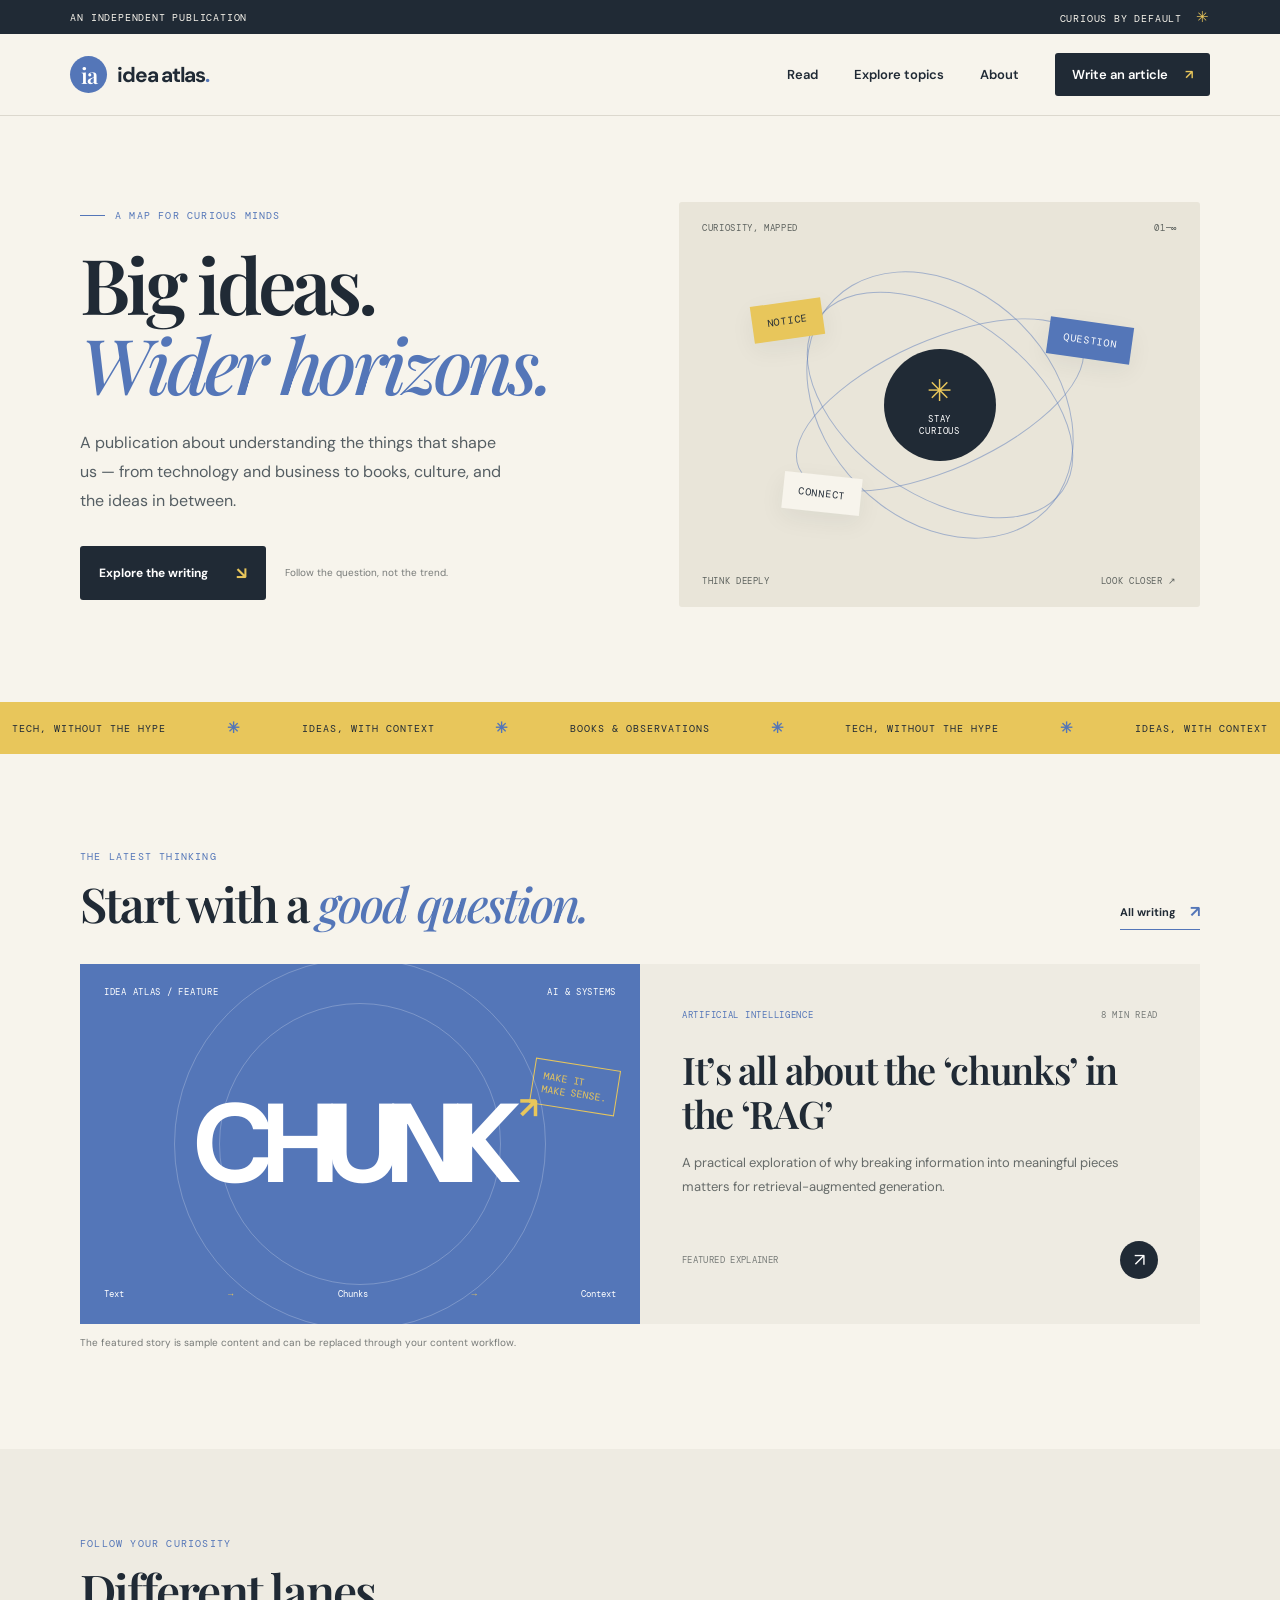
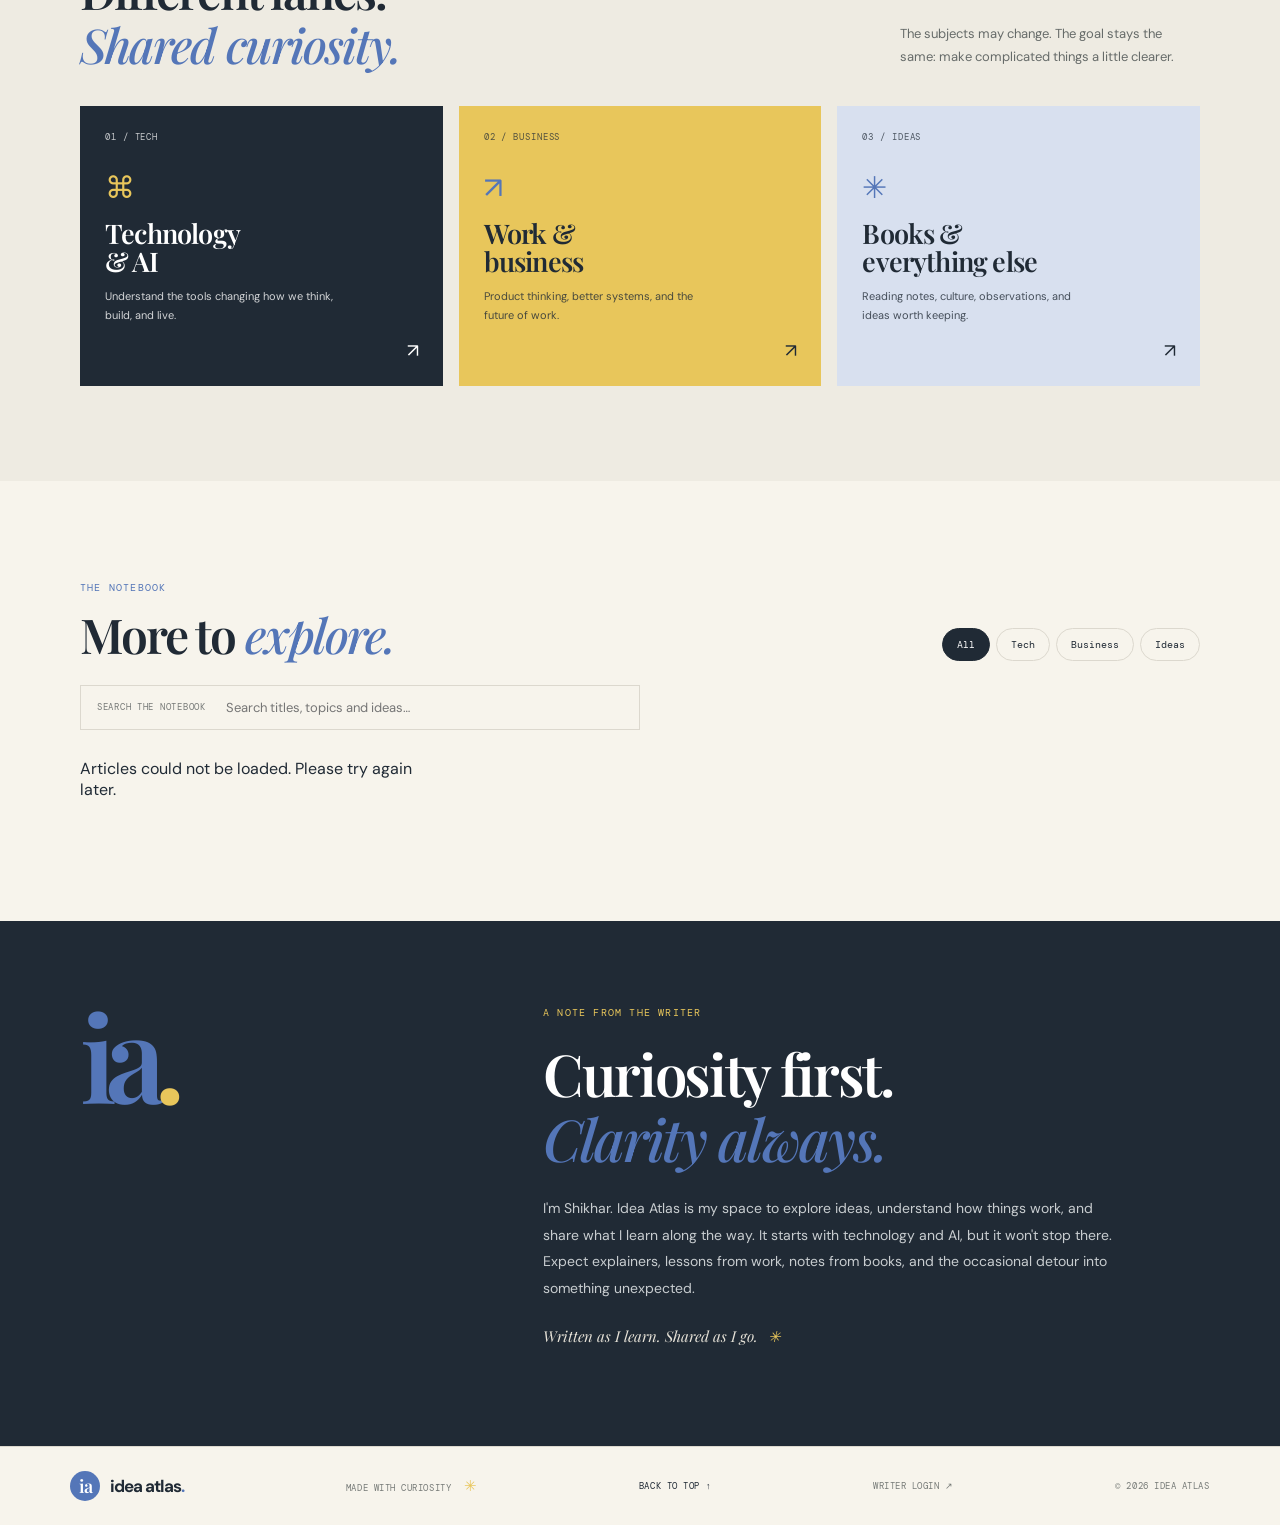
==== index.html @ 4a45b332 "Add files via upload" ====
<!doctype html>
<html lang="en">
<head>
<meta charset="utf-8"><meta name="viewport" content="width=device-width, initial-scale=1">
<meta name="theme-color" content="#f7f4ec"><meta name="description" content="A curious publication exploring technology, business, books, and ideas worth understanding.">
<meta property="og:title" content="Idea Atlas — A map for curious minds"><meta property="og:description" content="Big ideas, explored with clarity.">
<title>Idea Atlas — A map for curious minds</title>
<link rel="preconnect" href="https://fonts.googleapis.com"><link rel="preconnect" href="https://fonts.gstatic.com" crossorigin>
<link href="https://fonts.googleapis.com/css2?family=DM+Mono:wght@400;500&family=DM+Sans:wght@400;500;600;700&family=Playfair+Display:wght@500;600;700&display=swap" rel="stylesheet">
<link rel="stylesheet" href="styles.css">
</head><body>
<div class="topline"><span>AN INDEPENDENT PUBLICATION</span><span class="topline-right">CURIOUS BY DEFAULT <span class="spark">✳</span></span></div>
<header class="site-header"><a class="brand" href="index.html" aria-label="Idea Atlas home"><span class="brand-mark">ia</span><span>idea atlas<span class="brand-dot">.</span></span></a><button class="menu-toggle" aria-label="Toggle navigation" aria-expanded="false">☰</button><nav class="nav-links" aria-label="Main navigation"><a href="#latest">Read</a><a href="#topics">Explore topics</a><a href="#about">About</a><a class="nav-cta" href="https://pagescms.org/" target="_blank" rel="noreferrer">Write an article <span>↗</span></a></nav></header>
<main id="home">
<section class="hero wrap"><div class="hero-copy"><p class="eyebrow"><span class="eyebrow-line"></span> A MAP FOR CURIOUS MINDS</p><h1>Big ideas.<br><em>Wider horizons.</em></h1><p class="hero-intro">A publication about understanding the things that shape us — from technology and business to books, culture, and the ideas in between.</p><div class="hero-actions"><a class="button button-dark" href="#latest">Explore the writing <span>↘</span></a><span class="read-note">Follow the question, not the trend.</span></div></div>
<div class="hero-art" aria-label="Abstract map of connected ideas"><div class="art-label label-top">CURIOSITY, MAPPED <span>01—∞</span></div><div class="orbit orbit-one"></div><div class="orbit orbit-two"></div><div class="orbit orbit-three"></div><div class="chunk chunk-a">NOTICE</div><div class="chunk chunk-b">QUESTION</div><div class="chunk chunk-c">CONNECT</div><div class="art-center"><span>✳</span><small>STAY<br>CURIOUS</small></div><div class="art-label label-bottom"><span>THINK DEEPLY</span><span>LOOK CLOSER ↗</span></div></div></section>
<div class="ticker"><div class="ticker-track"><span>TECH, WITHOUT THE HYPE</span><b>✳</b><span>IDEAS, WITH CONTEXT</span><b>✳</b><span>BOOKS & OBSERVATIONS</span><b>✳</b><span>TECH, WITHOUT THE HYPE</span><b>✳</b><span>IDEAS, WITH CONTEXT</span></div></div>
<section class="featured wrap" id="latest"><div class="section-heading"><div><p class="eyebrow">THE LATEST THINKING</p><h2>Start with a <em>good question.</em></h2></div><a class="text-link" href="#all-articles">All writing <span>↗</span></a></div><article class="feature-card" id="featured-card"><div class="feature-visual"><div class="visual-top"><span>IDEA ATLAS / FEATURE</span><span>AI & SYSTEMS</span></div><div class="stack-word">CHUNK<span>↗</span></div><div class="stack-bottom"><span>Text</span><i>→</i><span>Chunks</span><i>→</i><span>Context</span></div><div class="visual-stamp">MAKE IT<br>MAKE SENSE.</div></div><div class="feature-content"><div class="meta"><span class="tag">ARTIFICIAL INTELLIGENCE</span><span>8 MIN READ</span></div><h3>It’s all about the ‘chunks’ in the ‘RAG’</h3><p>A practical exploration of why breaking information into meaningful pieces matters for retrieval-augmented generation.</p><div class="feature-footer"><span class="date">FEATURED EXPLAINER</span><a class="round-link" href="article.html?slug=rag-chunking" aria-label="Read featured article">↗</a></div></div></article><p class="prototype-note">The featured story is sample content and can be replaced through your content workflow.</p></section>
<section class="topics-section" id="topics"><div class="wrap"><div class="section-heading"><div><p class="eyebrow">FOLLOW YOUR CURIOSITY</p><h2>Different lanes.<br><em>Shared curiosity.</em></h2></div><p class="section-aside">The subjects may change. The goal stays the same: make complicated things a little clearer.</p></div><div class="topic-grid"><a class="topic-card topic-tech" href="#all-articles" data-topic="Tech"><span class="topic-number">01 / TECH</span><div class="topic-icon">⌘</div><h3>Technology<br>& AI</h3><p>Understand the tools changing how we think, build, and live.</p><span class="topic-arrow">↗</span></a><a class="topic-card topic-work" href="#all-articles" data-topic="Business"><span class="topic-number">02 / BUSINESS</span><div class="topic-icon">↗</div><h3>Work &<br>business</h3><p>Product thinking, better systems, and the future of work.</p><span class="topic-arrow">↗</span></a><a class="topic-card topic-life" href="#all-articles" data-topic="Ideas"><span class="topic-number">03 / IDEAS</span><div class="topic-icon">✳</div><h3>Books &<br>everything else</h3><p>Reading notes, culture, observations, and ideas worth keeping.</p><span class="topic-arrow">↗</span></a></div></div></section>
<section class="all-articles wrap" id="all-articles"><div class="section-heading"><div><p class="eyebrow">THE NOTEBOOK</p><h2>More to <em>explore.</em></h2></div><div class="filters" role="group" aria-label="Filter articles"><button class="filter active" data-filter="All">All</button><button class="filter" data-filter="Tech">Tech</button><button class="filter" data-filter="Business">Business</button><button class="filter" data-filter="Ideas">Ideas</button></div></div><div class="search-wrap"><label for="article-search">SEARCH THE NOTEBOOK</label><input id="article-search" type="search" placeholder="Search titles, topics and ideas…"></div><div class="article-grid" id="article-grid"></div><p class="empty-state" id="empty-state" hidden>No articles match that search yet.</p></section>
<section class="about-section" id="about"><div class="wrap about-inner"><div class="about-mark">ia<span>.</span></div><div><p class="eyebrow">A NOTE FROM THE WRITER</p><h2>Curiosity first.<br><em>Clarity always.</em></h2><p class="about-copy">I'm Shikhar. Idea Atlas is my space to explore ideas, understand how things work, and share what I learn along the way. It starts with technology and AI, but it won't stop there. Expect explainers, lessons from work, notes from books, and the occasional detour into something unexpected.</p><p class="signature">Written as I learn. Shared as I go. <span>✳</span></p></div></div></section>
</main><footer class="site-footer"><a class="brand" href="index.html"><span class="brand-mark">ia</span><span>idea atlas<span class="brand-dot">.</span></span></a><span>MADE WITH CURIOSITY <span class="spark">✳</span></span><a href="#home" class="back-top">BACK TO TOP ↑</a><a class="copyright" href="https://pagescms.org/" target="_blank" rel="noreferrer">WRITER LOGIN ↗</a><span class="copyright">© <span id="year"></span> IDEA ATLAS</span></footer>
<script src="script.js"></script></body></html>
---- styles.css ----
:root{--paper:#f7f4ec;--ink:#202a35;--blue:#5476b8;--yellow:#e8c65b;--muted:#777a78;--line:#dcd8ce;--serif:'Playfair Display',Georgia,serif;--sans:'DM Sans',Arial,sans-serif;--mono:'DM Mono',monospace}*{box-sizing:border-box}html{scroll-behavior:smooth;scroll-padding-top:90px}body{margin:0;background:var(--paper);color:var(--ink);font-family:var(--sans);-webkit-font-smoothing:antialiased}a{color:inherit;text-decoration:none}.topline{height:34px;background:var(--ink);color:#f7f4ec;display:flex;align-items:center;justify-content:space-between;padding:0 5.5%;font:10px var(--mono);letter-spacing:.08em}.spark{color:var(--yellow);font-size:15px;margin-left:7px}.site-header{height:82px;padding:0 5.5%;display:flex;align-items:center;justify-content:space-between;border-bottom:1px solid var(--line);position:sticky;top:0;z-index:10;background:rgba(247,244,236,.94);backdrop-filter:blur(14px)}.brand{display:flex;align-items:center;gap:10px;font-weight:700;font-size:21px;letter-spacing:-.06em}.brand-mark{display:grid;place-items:center;width:37px;height:37px;background:var(--blue);color:white;border-radius:50%;font:600 22px var(--serif);letter-spacing:-.06em}.brand-dot{color:var(--blue)}.nav-links{display:flex;align-items:center;gap:36px;font-size:13px;font-weight:600}.nav-links>a:not(.nav-cta){transition:color .2s}.nav-links>a:hover{color:var(--blue)}.nav-cta{background:var(--ink);color:white;padding:13px 17px;border-radius:3px}.nav-cta span{margin-left:14px;color:var(--yellow)}.menu-toggle{display:none;border:0;background:none;font-size:22px;color:var(--ink)}.wrap{width:min(1120px,89%);margin-inline:auto}.hero{display:grid;grid-template-columns:1fr 1fr;gap:7%;align-items:center;padding-top:86px;padding-bottom:95px}.eyebrow{font:10px var(--mono);letter-spacing:.12em;color:var(--blue);margin:0 0 22px;display:flex;align-items:center;gap:10px}.eyebrow-line{width:25px;height:1px;background:var(--blue)}h1,h2,h3,p{margin-top:0}h1{font:600 clamp(48px,6vw,78px)/1.04 var(--serif);letter-spacing:-.055em;margin-bottom:25px}h1 em,h2 em{font-weight:500;color:var(--blue)}.hero-intro{font-size:16px;line-height:1.8;color:#555e63;max-width:430px;margin-bottom:30px}.hero-actions{display:flex;align-items:center;gap:19px;flex-wrap:wrap}.button{display:inline-flex;align-items:center;gap:28px;padding:16px 19px;font-size:12px;font-weight:700;border-radius:3px}.button-dark{background:var(--ink);color:white}.button span{color:var(--yellow);font-size:17px}.read-note{font-size:10px;color:var(--muted)}.hero-art{height:405px;background:#e9e5d9;position:relative;overflow:hidden;border-radius:3px}.art-label{position:absolute;left:23px;right:23px;display:flex;justify-content:space-between;font:9px var(--mono);letter-spacing:.07em;color:#5d625e}.label-top{top:20px}.label-bottom{bottom:20px}.orbit{position:absolute;border:1px solid rgba(84,118,184,.48);border-radius:50%;left:50%;top:50%;transform:translate(-50%,-50%) rotate(-24deg)}.orbit-one{width:310px;height:130px}.orbit-two{width:300px;height:230px;transform:translate(-50%,-50%) rotate(45deg)}.orbit-three{width:180px;height:300px;transform:translate(-50%,-50%) rotate(-55deg)}.chunk{position:absolute;padding:12px 15px;font:10px var(--mono);letter-spacing:.08em;box-shadow:0 8px 24px #202a3510}.chunk-a{top:100px;left:14%;background:var(--yellow);transform:rotate(-8deg)}.chunk-b{top:120px;right:13%;background:var(--blue);color:white;transform:rotate(8deg)}.chunk-c{bottom:95px;left:20%;background:var(--paper);transform:rotate(6deg)}.art-center{position:absolute;top:50%;left:50%;transform:translate(-50%,-50%);width:112px;height:112px;background:var(--ink);color:white;border-radius:50%;display:flex;align-items:center;justify-content:center;flex-direction:column;gap:4px}.art-center span{font-size:30px;color:var(--yellow)}.art-center small{font:9px/1.3 var(--mono);text-align:center;letter-spacing:.1em}.ticker{overflow:hidden;background:var(--yellow);padding:16px 0;white-space:nowrap}.ticker-track{display:flex;align-items:center;justify-content:space-around;gap:36px;min-width:900px;font:10px var(--mono);letter-spacing:.1em}.ticker b{font-size:15px;color:var(--blue)}.featured{padding-top:96px;padding-bottom:100px}.section-heading{display:flex;align-items:flex-end;justify-content:space-between;gap:25px;margin-bottom:34px}.section-heading .eyebrow{margin-bottom:13px}h2{font:600 clamp(33px,4vw,48px)/1.13 var(--serif);letter-spacing:-.04em;margin-bottom:0}.text-link{display:inline-flex;align-items:center;gap:14px;font-size:11px;font-weight:700;border-bottom:1px solid var(--blue);padding-bottom:7px}.text-link span{color:var(--blue);font-size:16px}.feature-card{display:grid;grid-template-columns:1fr 1fr;background:#eeebe2;min-height:360px}.feature-visual{min-height:360px;background:var(--blue);position:relative;overflow:hidden;color:white;padding:24px;display:flex;align-items:center;justify-content:center}.visual-top{position:absolute;top:22px;left:24px;right:24px;display:flex;justify-content:space-between;font:9px var(--mono);letter-spacing:.08em}.stack-word{font:700 clamp(65px,9vw,112px)/.9 var(--sans);letter-spacing:-.1em;position:relative;z-index:1}.stack-word span{font-size:30px;color:var(--yellow);vertical-align:top;margin-left:9px}.feature-visual:before,.feature-visual:after{content:"";position:absolute;width:280px;height:280px;border:1px solid #ffffff3b;border-radius:50%}.feature-visual:after{width:370px;height:370px}.stack-bottom{position:absolute;bottom:24px;left:24px;right:24px;display:flex;align-items:center;justify-content:space-between;gap:6px;font:9px var(--mono)}.stack-bottom i{font-style:normal;color:var(--yellow)}.visual-stamp{position:absolute;right:22px;top:100px;border:1px solid var(--yellow);color:var(--yellow);font:10px/1.3 var(--mono);padding:9px;transform:rotate(9deg)}.feature-content{padding:45px 42px;display:flex;flex-direction:column}.meta{display:flex;justify-content:space-between;gap:10px;font:9px var(--mono);letter-spacing:.08em;color:#777b78}.tag{color:var(--blue)}.feature-content h3{font:600 clamp(27px,3vw,38px)/1.16 var(--serif);letter-spacing:-.035em;margin:27px 0 15px}.feature-content>p,.article-info>p{font-size:13px;line-height:1.8;color:#666b69}.feature-footer{display:flex;align-items:center;justify-content:space-between;margin-top:auto;padding-top:20px}.date{font:9px var(--mono);letter-spacing:.04em;color:#777b78}.round-link{width:38px;height:38px;border-radius:50%;display:grid;place-items:center;background:var(--ink);color:white;font-size:18px;transition:transform .2s}.round-link:hover{transform:rotate(45deg)}.prototype-note{font-size:10px;color:var(--muted);margin:12px 0 0}.topics-section{background:#eeebe2;padding:88px 0 95px}.section-aside{max-width:300px;color:#666b69;font-size:13px;line-height:1.8;margin-bottom:3px}.topic-grid{display:grid;grid-template-columns:repeat(3,1fr);gap:16px}.topic-card{padding:25px 25px 28px;min-height:280px;position:relative;display:flex;flex-direction:column;transition:transform .2s}.topic-card:hover{transform:translateY(-5px)}.topic-tech{background:var(--ink);color:white}.topic-work{background:var(--yellow)}.topic-life{background:#d8e0ef}.topic-number{font:9px var(--mono);letter-spacing:.1em;opacity:.75}.topic-icon{font-size:30px;margin:25px 0 12px;color:var(--blue)}.topic-tech .topic-icon{color:var(--yellow)}.topic-card h3{font:600 27px/1.05 var(--serif);letter-spacing:-.03em;margin-bottom:12px}.topic-card p{font-size:11px;line-height:1.7;max-width:230px;margin-bottom:0;opacity:.8}.topic-arrow{position:absolute;right:24px;bottom:23px;font-size:19px}.all-articles{padding-top:100px;padding-bottom:105px}.filters{display:flex;gap:6px;flex-wrap:wrap}.filter{background:transparent;border:1px solid var(--line);padding:9px 14px;border-radius:30px;font:10px var(--mono);cursor:pointer;color:var(--ink)}.filter.active,.filter:hover{background:var(--ink);color:white;border-color:var(--ink)}.article-grid{display:grid;grid-template-columns:repeat(3,1fr);gap:22px}.article-card{min-width:0}.article-art{height:205px;position:relative;overflow:hidden;display:flex;align-items:center;justify-content:center}.art-embeddings{background:#d8e0ef}.art-product{background:#e9dfc6}.art-reading{background:#d7dfd5}.mini-label{position:absolute;top:16px;left:16px;font:9px var(--mono);letter-spacing:.08em}.art-caption{position:absolute;bottom:15px;left:16px;font:9px var(--mono);letter-spacing:.08em}.dot-matrix{font-size:28px;line-height:1.35;letter-spacing:8px;color:var(--blue);transform:rotate(-12deg)}.product-shapes{display:flex;gap:8px;align-items:center;transform:rotate(-14deg)}.product-shapes span{width:49px;height:96px;border:1px solid var(--ink);display:block;border-radius:24px}.product-shapes span:nth-child(2){height:130px;background:var(--yellow)}.product-shapes span:nth-child(3){height:75px;background:var(--blue)}.book-shape{width:130px;height:140px;background:var(--ink);color:var(--yellow);display:grid;place-items:center;transform:rotate(7deg);box-shadow:10px 8px 0 #ffffff70}.book-shape span{font:600 18px/1.3 var(--serif);letter-spacing:.03em}.article-info{padding:20px 2px}.article-info .meta{margin-bottom:13px}.article-info h3{font:600 23px/1.2 var(--serif);letter-spacing:-.025em;margin-bottom:12px}.article-info>p{font-size:12px;min-height:62px}.article-info .text-link{margin-top:7px;font-size:10px}.empty-state{padding:30px 0;color:var(--muted)}.about-section{background:var(--ink);color:white;padding:85px 0}.about-inner{display:grid;grid-template-columns:1fr 2fr;gap:12%;align-items:start}.about-mark{font:600 120px/.8 var(--serif);letter-spacing:-.1em;color:var(--blue)}.about-mark span{color:var(--yellow)}.about-section h2{font-size:clamp(38px,5vw,58px);margin-bottom:23px}.about-copy{max-width:570px;font-size:14px;line-height:1.9;color:#c8cdd0}.about-section .eyebrow{color:var(--yellow)}.signature{margin-top:25px;font:italic 15px var(--serif);color:#e5e1d7}.signature span{color:var(--yellow);margin-left:6px}.newsletter{padding-top:90px;padding-bottom:95px;display:grid;grid-template-columns:1.1fr 1fr;gap:10%;align-items:center}.newsletter h2{margin-bottom:20px}.newsletter-copy>p:last-child{max-width:390px;font-size:13px;line-height:1.8;color:#666b69}.signup-form label{display:block;font:9px var(--mono);letter-spacing:.1em;margin-bottom:12px}.signup-row{display:flex;border-bottom:1px solid var(--ink)}.signup-row input{flex:1;min-width:0;background:transparent;border:0;padding:15px 0;font:14px var(--sans);outline:none;color:var(--ink)}.signup-row button{border:0;background:var(--blue);color:white;width:48px;height:44px;font-size:21px;cursor:pointer}.form-note{font-size:10px;line-height:1.6;color:var(--muted);margin-top:13px}.site-footer{padding:24px 5.5%;border-top:1px solid var(--line);display:flex;align-items:center;justify-content:space-between;gap:18px}.site-footer .brand{font-size:17px}.site-footer .brand-mark{width:30px;height:30px;font-size:18px}.site-footer>span,.back-top{font:9px var(--mono);letter-spacing:.06em;color:#777b78}.back-top{color:var(--ink)}
@media(max-width:760px){.topline{padding:0 5%;font-size:8px}.site-header{height:70px;padding:0 5%}.menu-toggle{display:block}.nav-links{display:none;position:absolute;top:69px;left:0;right:0;background:var(--paper);padding:22px 5% 28px;border-bottom:1px solid var(--line);flex-direction:column;align-items:flex-start;gap:22px}.nav-links.open{display:flex}.nav-cta{width:100%}.hero{grid-template-columns:1fr;gap:40px;padding-top:60px;padding-bottom:65px}.hero-art{height:340px}.hero-intro{font-size:14px}.section-heading{align-items:flex-start;flex-direction:column}.section-aside{max-width:450px}.feature-card{grid-template-columns:1fr}.feature-visual{min-height:300px}.feature-content{padding:32px 25px;min-height:300px}.topics-section{padding:65px 0}.topic-grid{grid-template-columns:1fr;gap:12px}.topic-card{min-height:235px}.all-articles{padding-top:70px;padding-bottom:70px}.article-grid{grid-template-columns:1fr;gap:12px}.article-art{height:230px}.article-info>p{min-height:0}.about-inner{grid-template-columns:1fr;gap:35px}.about-mark{font-size:80px}.about-section{padding:65px 0}.newsletter{grid-template-columns:1fr;gap:30px;padding-top:65px;padding-bottom:70px}.site-footer{flex-wrap:wrap;padding:22px 5%}.site-footer>span:nth-of-type(1){display:none}.copyright{margin-left:auto}}@media(min-width:761px) and (max-width:980px){.hero{gap:4%}.hero-art{height:360px}.feature-content{padding:32px 27px}.topic-card{padding:22px 18px}.topic-card h3{font-size:23px}.article-art{height:170px}.nav-links{gap:20px}}

.search-wrap{display:flex;align-items:center;gap:18px;border:1px solid var(--line);padding:12px 16px;margin:-10px 0 28px;max-width:560px}.search-wrap label{font:9px var(--mono);letter-spacing:.08em;color:var(--muted);white-space:nowrap}.search-wrap input{flex:1;min-width:0;border:0;background:transparent;font:13px var(--sans);outline:none;color:var(--ink)}.article-page{padding-top:58px;padding-bottom:100px;max-width:900px}.article-page>.text-link{margin-bottom:45px}.article-page h1{max-width:820px;font-size:clamp(42px,6vw,72px);margin:20px 0}.article-deck{font-size:19px;line-height:1.7;color:#5f6666;max-width:720px}.article-byline{font:10px var(--mono);letter-spacing:.06em;color:var(--muted);border-bottom:1px solid var(--line);padding-bottom:25px;margin-bottom:36px}.article-body{font-size:17px;line-height:1.9;max-width:720px}.article-body h2{font-size:32px;margin:42px 0 14px}.article-body h3{font-size:24px;margin:30px 0 10px}.article-toc{border:1px solid var(--line);padding:20px 24px;margin:42px 0;max-width:720px}.article-toc strong{font:10px var(--mono);letter-spacing:.1em}.article-toc ol{padding-left:20px;line-height:2}.article-toc a{color:var(--blue)}.article-toc[hidden]{display:none}.article-body p{margin:0 0 22px}.article-body p em{color:#666}.copyright{font:9px var(--mono);letter-spacing:.06em;color:#777b78}
@media(max-width:760px){.search-wrap{align-items:flex-start;flex-direction:column;gap:8px}.search-wrap input{width:100%;padding:7px 0}.article-page{padding-top:36px}.article-body{font-size:16px}.article-toc{padding:18px}.article-page>.text-link{margin-bottom:30px}}
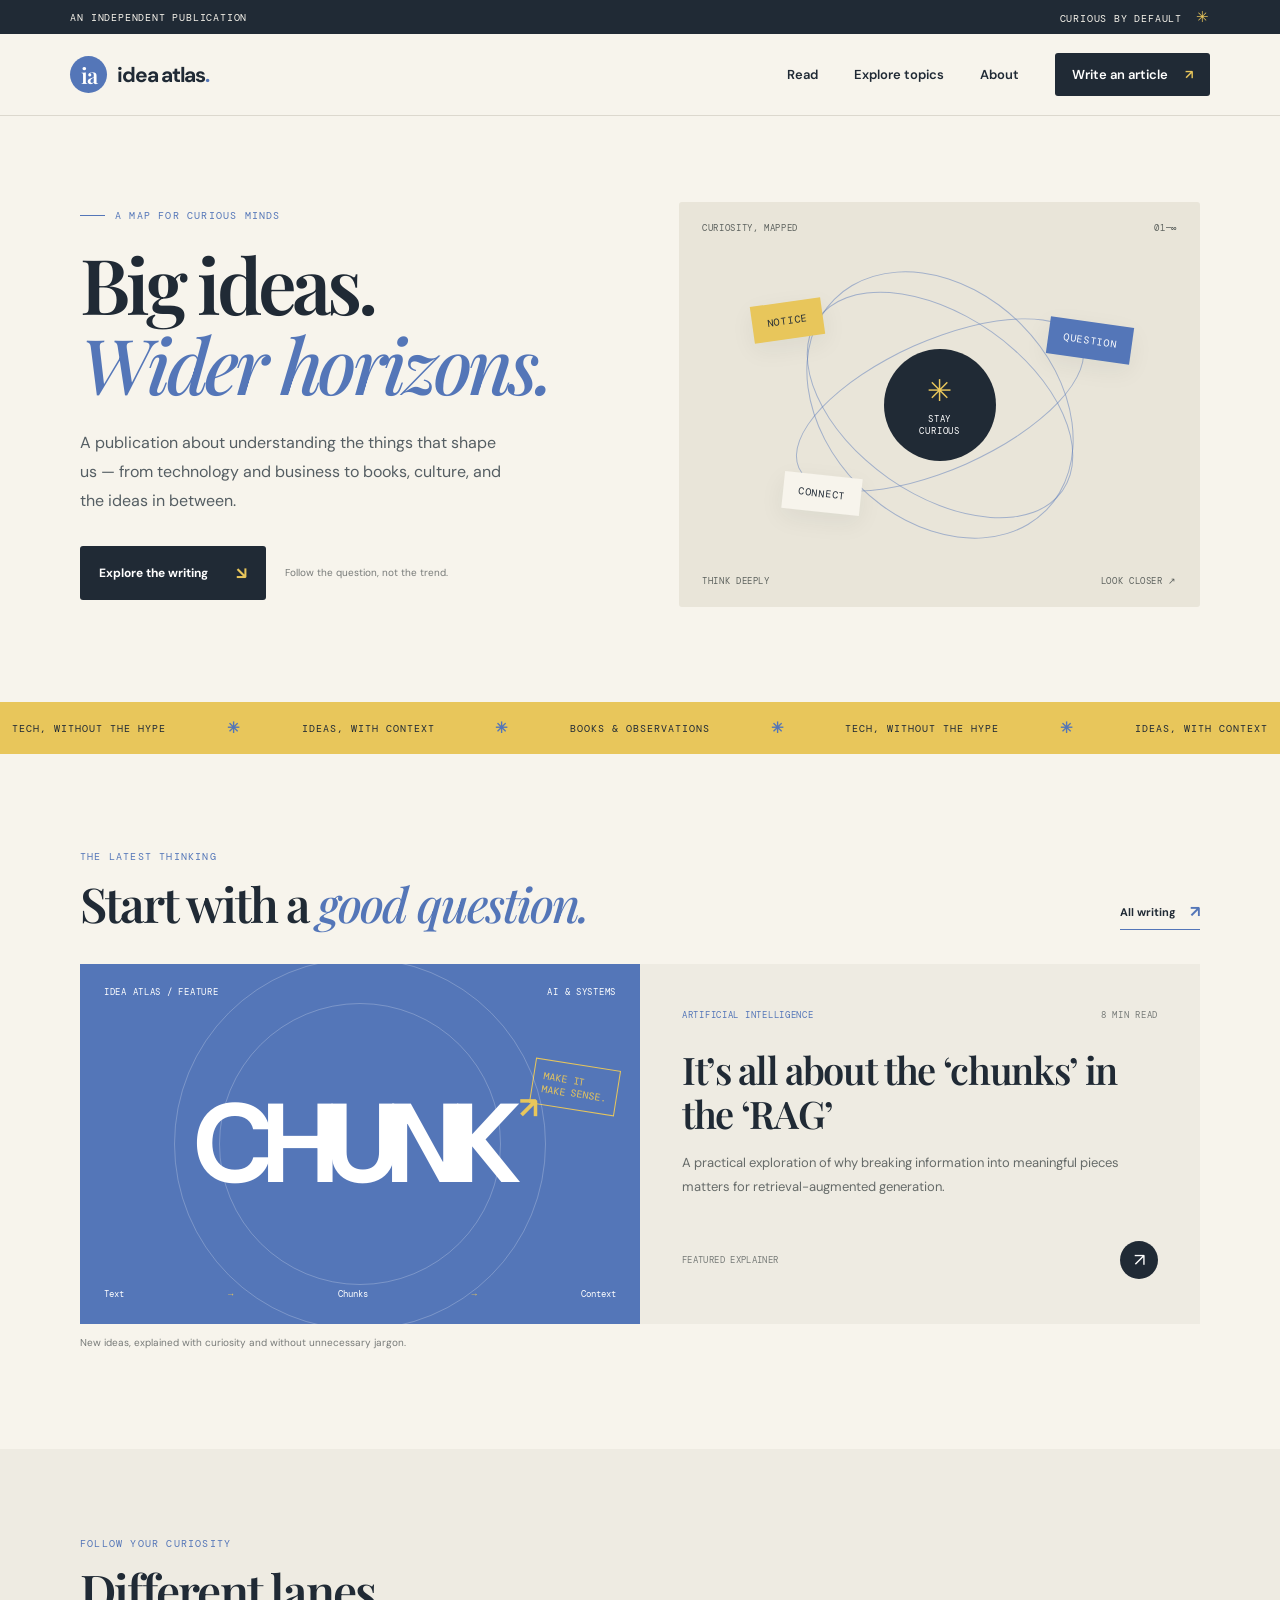
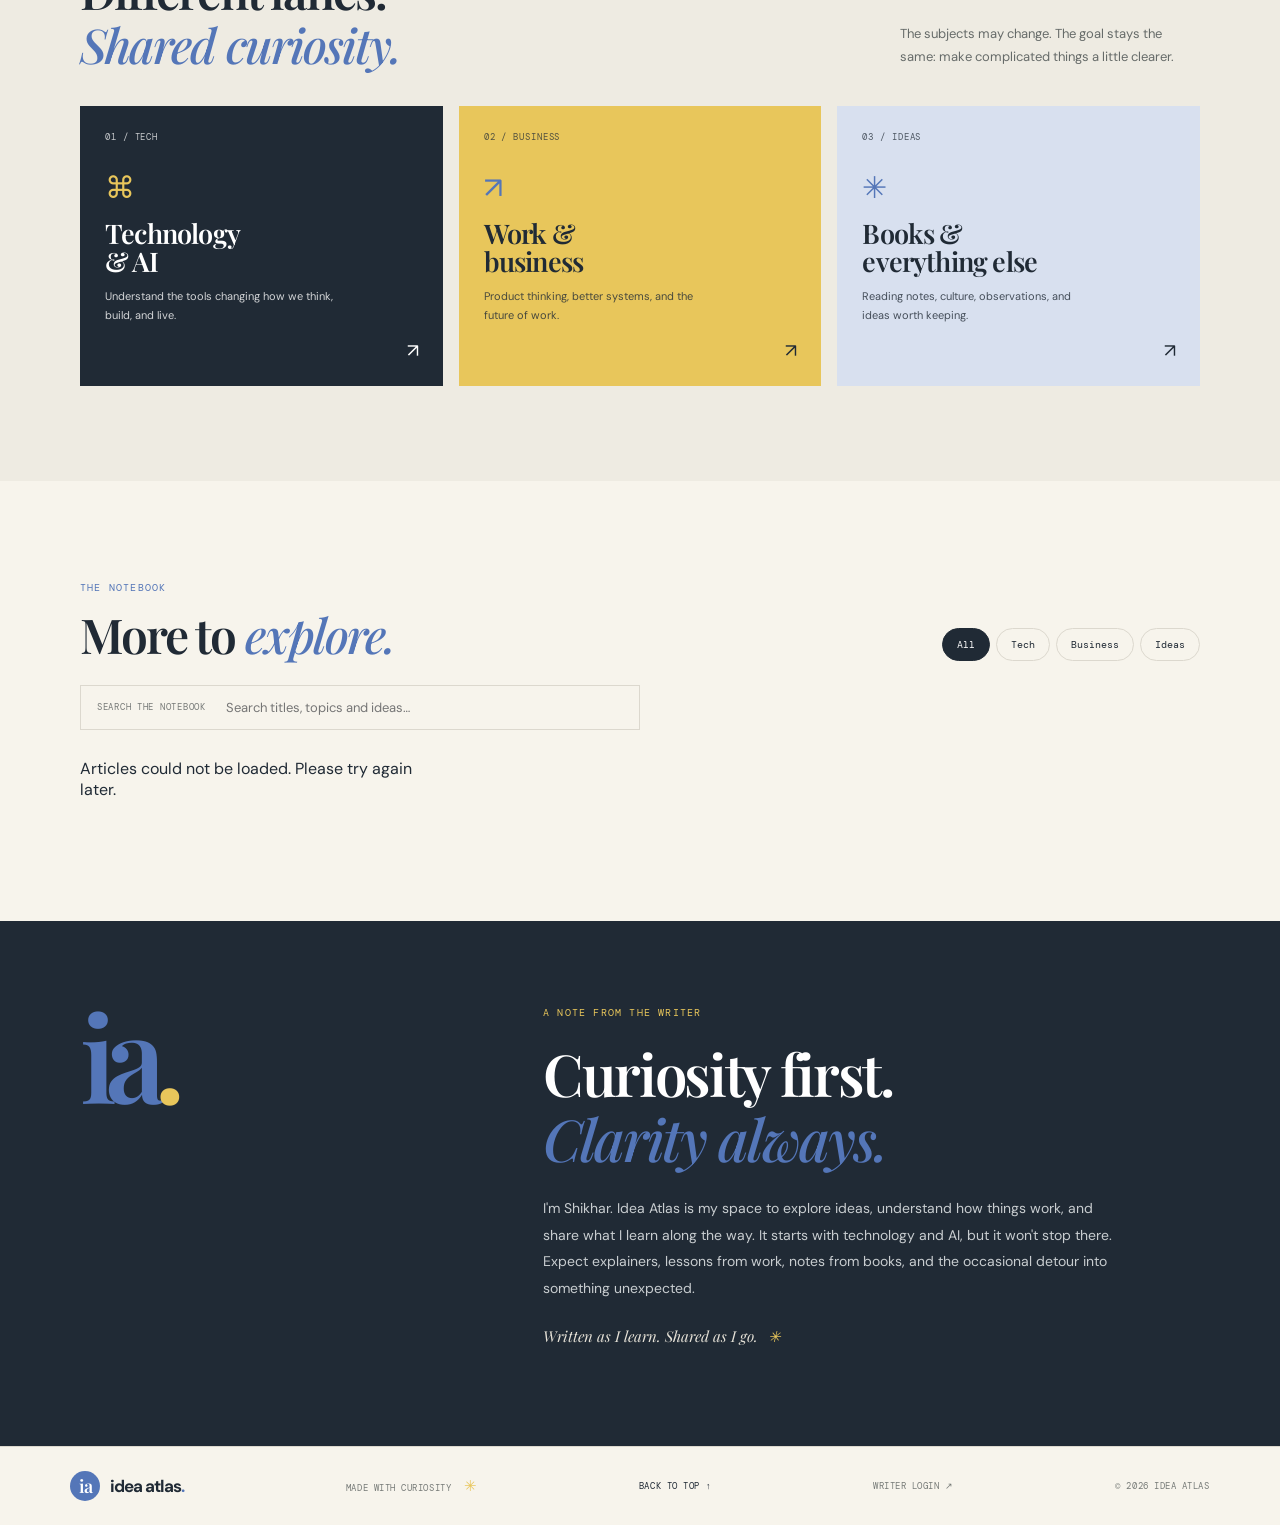
==== commit a4a23404: "Add files via upload" ====
--- a/index.html
+++ b/index.html
@@ -15,7 +15,7 @@
 <section class="hero wrap"><div class="hero-copy"><p class="eyebrow"><span class="eyebrow-line"></span> A MAP FOR CURIOUS MINDS</p><h1>Big ideas.<br><em>Wider horizons.</em></h1><p class="hero-intro">A publication about understanding the things that shape us — from technology and business to books, culture, and the ideas in between.</p><div class="hero-actions"><a class="button button-dark" href="#latest">Explore the writing <span>↘</span></a><span class="read-note">Follow the question, not the trend.</span></div></div>
 <div class="hero-art" aria-label="Abstract map of connected ideas"><div class="art-label label-top">CURIOSITY, MAPPED <span>01—∞</span></div><div class="orbit orbit-one"></div><div class="orbit orbit-two"></div><div class="orbit orbit-three"></div><div class="chunk chunk-a">NOTICE</div><div class="chunk chunk-b">QUESTION</div><div class="chunk chunk-c">CONNECT</div><div class="art-center"><span>✳</span><small>STAY<br>CURIOUS</small></div><div class="art-label label-bottom"><span>THINK DEEPLY</span><span>LOOK CLOSER ↗</span></div></div></section>
 <div class="ticker"><div class="ticker-track"><span>TECH, WITHOUT THE HYPE</span><b>✳</b><span>IDEAS, WITH CONTEXT</span><b>✳</b><span>BOOKS & OBSERVATIONS</span><b>✳</b><span>TECH, WITHOUT THE HYPE</span><b>✳</b><span>IDEAS, WITH CONTEXT</span></div></div>
-<section class="featured wrap" id="latest"><div class="section-heading"><div><p class="eyebrow">THE LATEST THINKING</p><h2>Start with a <em>good question.</em></h2></div><a class="text-link" href="#all-articles">All writing <span>↗</span></a></div><article class="feature-card" id="featured-card"><div class="feature-visual"><div class="visual-top"><span>IDEA ATLAS / FEATURE</span><span>AI & SYSTEMS</span></div><div class="stack-word">CHUNK<span>↗</span></div><div class="stack-bottom"><span>Text</span><i>→</i><span>Chunks</span><i>→</i><span>Context</span></div><div class="visual-stamp">MAKE IT<br>MAKE SENSE.</div></div><div class="feature-content"><div class="meta"><span class="tag">ARTIFICIAL INTELLIGENCE</span><span>8 MIN READ</span></div><h3>It’s all about the ‘chunks’ in the ‘RAG’</h3><p>A practical exploration of why breaking information into meaningful pieces matters for retrieval-augmented generation.</p><div class="feature-footer"><span class="date">FEATURED EXPLAINER</span><a class="round-link" href="article.html?slug=rag-chunking" aria-label="Read featured article">↗</a></div></div></article><p class="prototype-note">The featured story is sample content and can be replaced through your content workflow.</p></section>
+<section class="featured wrap" id="latest"><div class="section-heading"><div><p class="eyebrow">THE LATEST THINKING</p><h2>Start with a <em>good question.</em></h2></div><a class="text-link" href="#all-articles">All writing <span>↗</span></a></div><article class="feature-card" id="featured-card"><div class="feature-visual"><div class="visual-top"><span>IDEA ATLAS / FEATURE</span><span>AI & SYSTEMS</span></div><div class="stack-word">CHUNK<span>↗</span></div><div class="stack-bottom"><span>Text</span><i>→</i><span>Chunks</span><i>→</i><span>Context</span></div><div class="visual-stamp">MAKE IT<br>MAKE SENSE.</div></div><div class="feature-content"><div class="meta"><span class="tag">ARTIFICIAL INTELLIGENCE</span><span>8 MIN READ</span></div><h3>It’s all about the ‘chunks’ in the ‘RAG’</h3><p>A practical exploration of why breaking information into meaningful pieces matters for retrieval-augmented generation.</p><div class="feature-footer"><span class="date">FEATURED EXPLAINER</span><a class="round-link" href="article.html?slug=rag-chunking" aria-label="Read featured article">↗</a></div></div></article><p class="prototype-note">New ideas, explained with curiosity and without unnecessary jargon.</p></section>
 <section class="topics-section" id="topics"><div class="wrap"><div class="section-heading"><div><p class="eyebrow">FOLLOW YOUR CURIOSITY</p><h2>Different lanes.<br><em>Shared curiosity.</em></h2></div><p class="section-aside">The subjects may change. The goal stays the same: make complicated things a little clearer.</p></div><div class="topic-grid"><a class="topic-card topic-tech" href="#all-articles" data-topic="Tech"><span class="topic-number">01 / TECH</span><div class="topic-icon">⌘</div><h3>Technology<br>& AI</h3><p>Understand the tools changing how we think, build, and live.</p><span class="topic-arrow">↗</span></a><a class="topic-card topic-work" href="#all-articles" data-topic="Business"><span class="topic-number">02 / BUSINESS</span><div class="topic-icon">↗</div><h3>Work &<br>business</h3><p>Product thinking, better systems, and the future of work.</p><span class="topic-arrow">↗</span></a><a class="topic-card topic-life" href="#all-articles" data-topic="Ideas"><span class="topic-number">03 / IDEAS</span><div class="topic-icon">✳</div><h3>Books &<br>everything else</h3><p>Reading notes, culture, observations, and ideas worth keeping.</p><span class="topic-arrow">↗</span></a></div></div></section>
 <section class="all-articles wrap" id="all-articles"><div class="section-heading"><div><p class="eyebrow">THE NOTEBOOK</p><h2>More to <em>explore.</em></h2></div><div class="filters" role="group" aria-label="Filter articles"><button class="filter active" data-filter="All">All</button><button class="filter" data-filter="Tech">Tech</button><button class="filter" data-filter="Business">Business</button><button class="filter" data-filter="Ideas">Ideas</button></div></div><div class="search-wrap"><label for="article-search">SEARCH THE NOTEBOOK</label><input id="article-search" type="search" placeholder="Search titles, topics and ideas…"></div><div class="article-grid" id="article-grid"></div><p class="empty-state" id="empty-state" hidden>No articles match that search yet.</p></section>
 <section class="about-section" id="about"><div class="wrap about-inner"><div class="about-mark">ia<span>.</span></div><div><p class="eyebrow">A NOTE FROM THE WRITER</p><h2>Curiosity first.<br><em>Clarity always.</em></h2><p class="about-copy">I'm Shikhar. Idea Atlas is my space to explore ideas, understand how things work, and share what I learn along the way. It starts with technology and AI, but it won't stop there. Expect explainers, lessons from work, notes from books, and the occasional detour into something unexpected.</p><p class="signature">Written as I learn. Shared as I go. <span>✳</span></p></div></div></section>
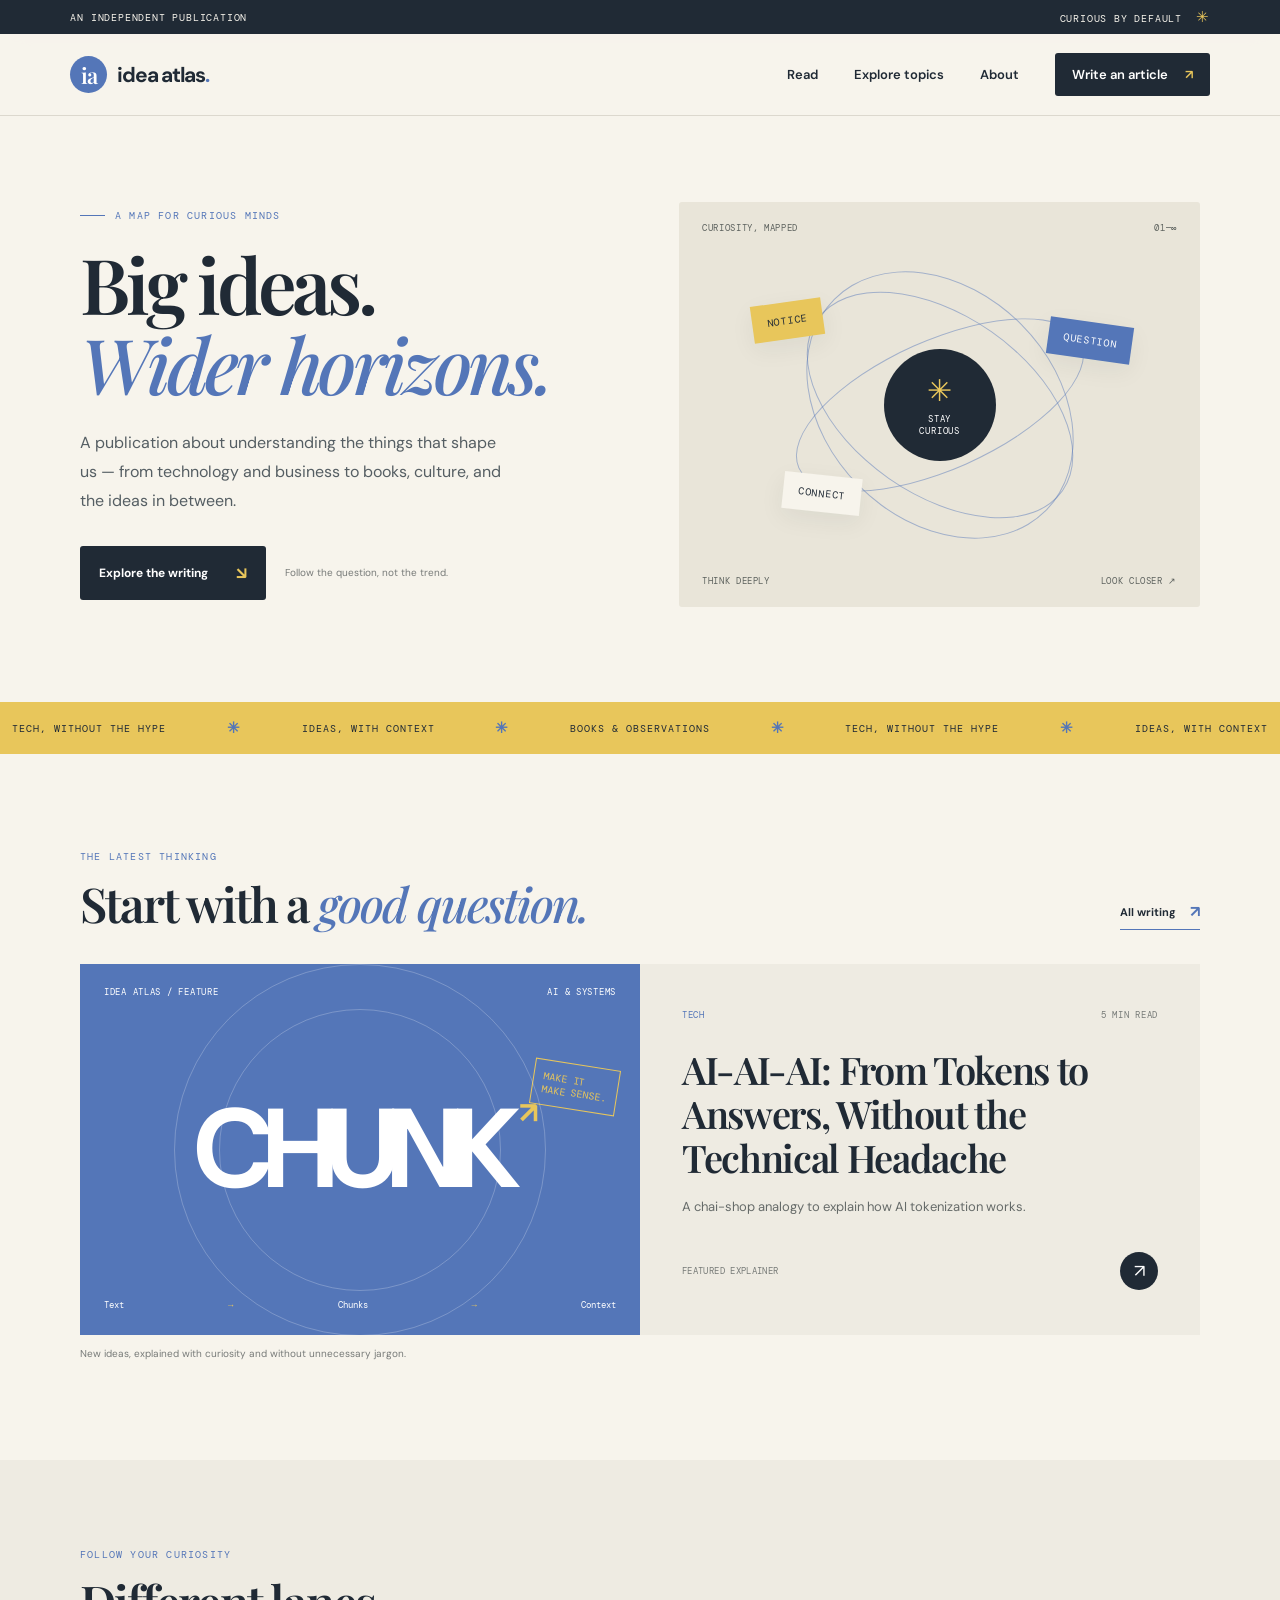
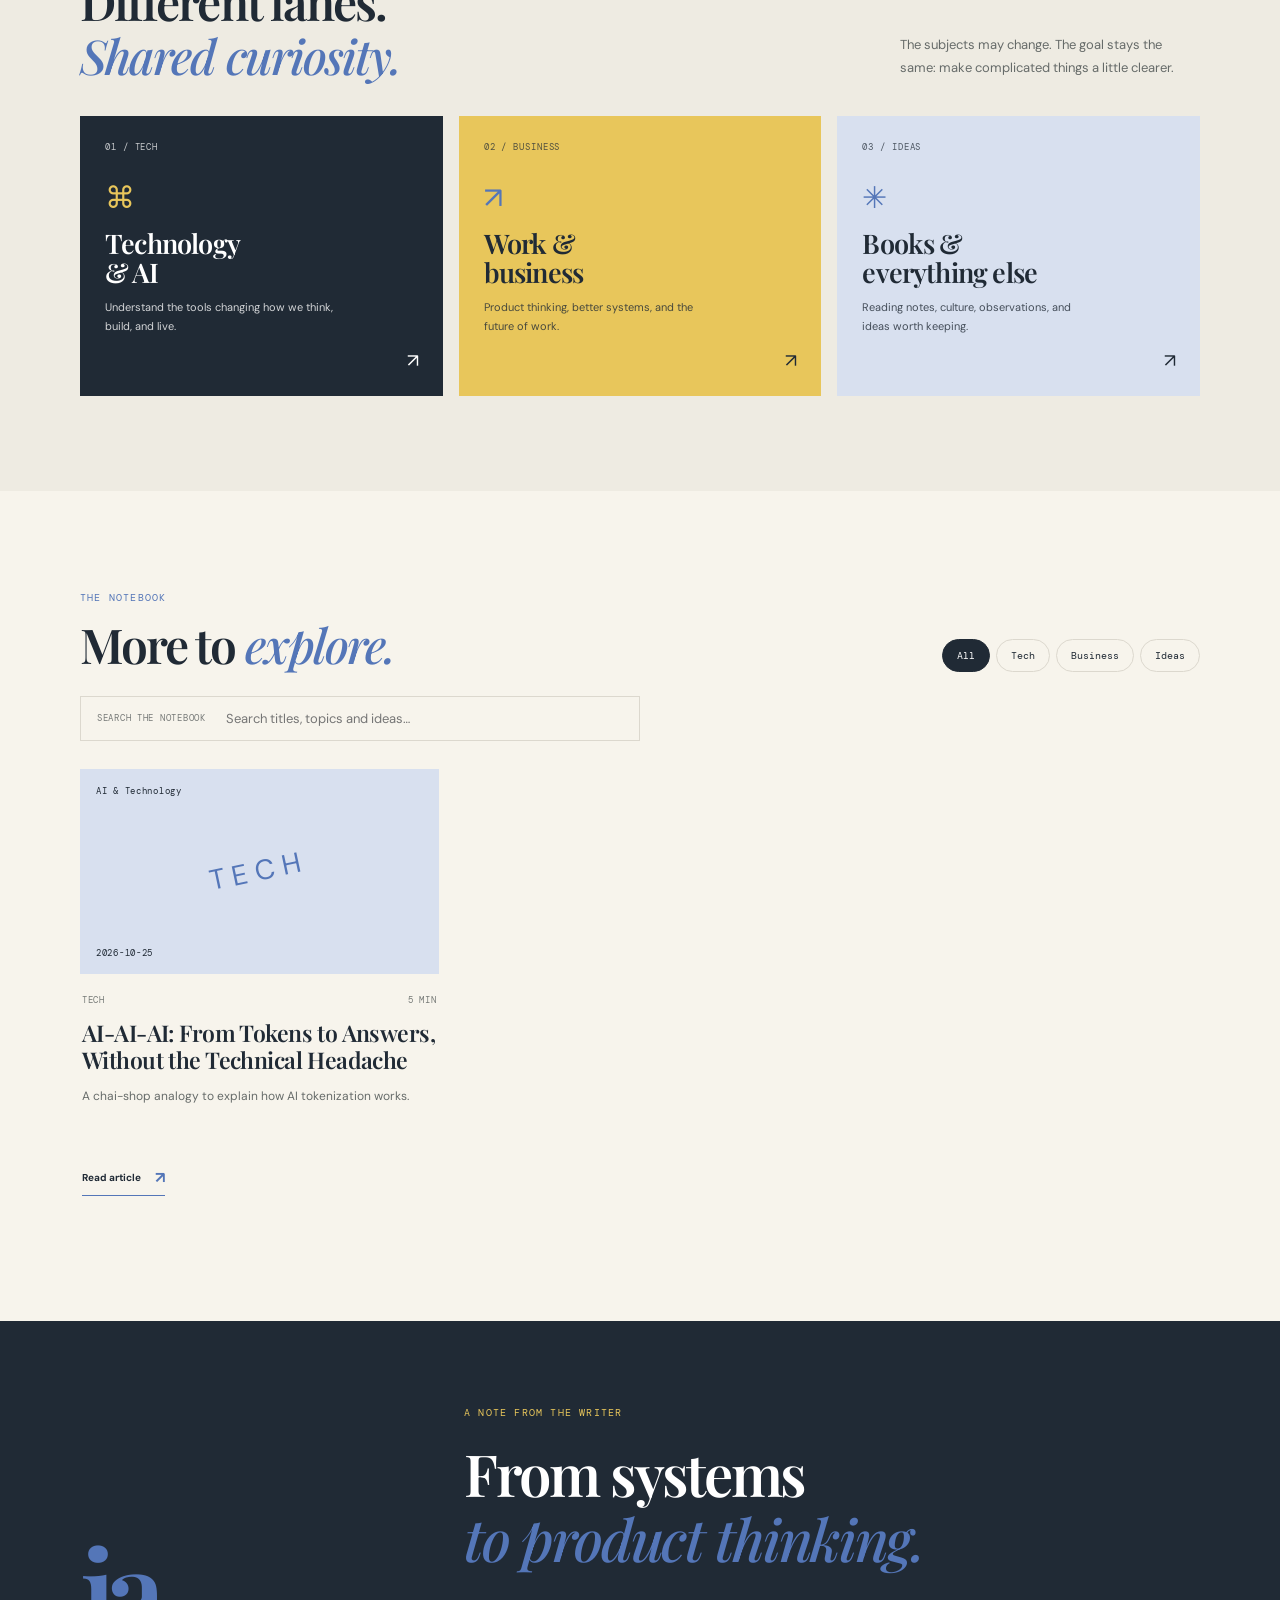
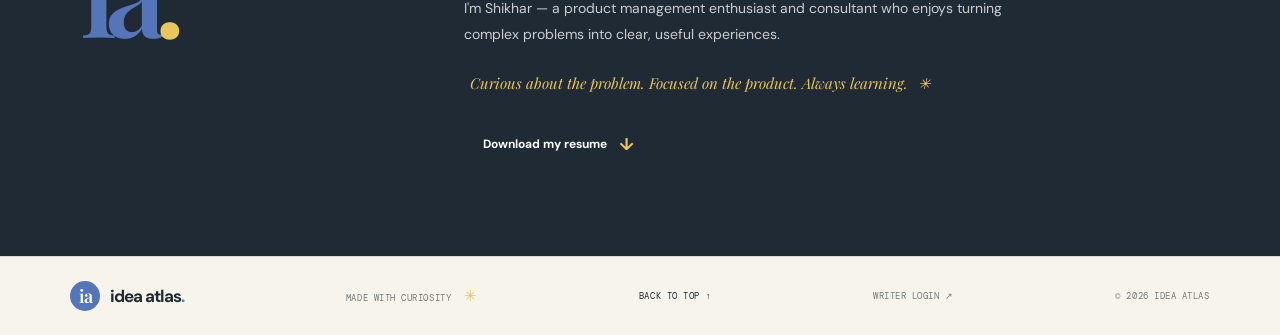
==== commit 95929c86: "Add files via upload" ====
--- a/index.html
+++ b/index.html
@@ -18,6 +18,10 @@
 <section class="featured wrap" id="latest"><div class="section-heading"><div><p class="eyebrow">THE LATEST THINKING</p><h2>Start with a <em>good question.</em></h2></div><a class="text-link" href="#all-articles">All writing <span>↗</span></a></div><article class="feature-card" id="featured-card"><div class="feature-visual"><div class="visual-top"><span>IDEA ATLAS / FEATURE</span><span>AI & SYSTEMS</span></div><div class="stack-word">CHUNK<span>↗</span></div><div class="stack-bottom"><span>Text</span><i>→</i><span>Chunks</span><i>→</i><span>Context</span></div><div class="visual-stamp">MAKE IT<br>MAKE SENSE.</div></div><div class="feature-content"><div class="meta"><span class="tag">ARTIFICIAL INTELLIGENCE</span><span>8 MIN READ</span></div><h3>It’s all about the ‘chunks’ in the ‘RAG’</h3><p>A practical exploration of why breaking information into meaningful pieces matters for retrieval-augmented generation.</p><div class="feature-footer"><span class="date">FEATURED EXPLAINER</span><a class="round-link" href="article.html?slug=rag-chunking" aria-label="Read featured article">↗</a></div></div></article><p class="prototype-note">New ideas, explained with curiosity and without unnecessary jargon.</p></section>
 <section class="topics-section" id="topics"><div class="wrap"><div class="section-heading"><div><p class="eyebrow">FOLLOW YOUR CURIOSITY</p><h2>Different lanes.<br><em>Shared curiosity.</em></h2></div><p class="section-aside">The subjects may change. The goal stays the same: make complicated things a little clearer.</p></div><div class="topic-grid"><a class="topic-card topic-tech" href="#all-articles" data-topic="Tech"><span class="topic-number">01 / TECH</span><div class="topic-icon">⌘</div><h3>Technology<br>& AI</h3><p>Understand the tools changing how we think, build, and live.</p><span class="topic-arrow">↗</span></a><a class="topic-card topic-work" href="#all-articles" data-topic="Business"><span class="topic-number">02 / BUSINESS</span><div class="topic-icon">↗</div><h3>Work &<br>business</h3><p>Product thinking, better systems, and the future of work.</p><span class="topic-arrow">↗</span></a><a class="topic-card topic-life" href="#all-articles" data-topic="Ideas"><span class="topic-number">03 / IDEAS</span><div class="topic-icon">✳</div><h3>Books &<br>everything else</h3><p>Reading notes, culture, observations, and ideas worth keeping.</p><span class="topic-arrow">↗</span></a></div></div></section>
 <section class="all-articles wrap" id="all-articles"><div class="section-heading"><div><p class="eyebrow">THE NOTEBOOK</p><h2>More to <em>explore.</em></h2></div><div class="filters" role="group" aria-label="Filter articles"><button class="filter active" data-filter="All">All</button><button class="filter" data-filter="Tech">Tech</button><button class="filter" data-filter="Business">Business</button><button class="filter" data-filter="Ideas">Ideas</button></div></div><div class="search-wrap"><label for="article-search">SEARCH THE NOTEBOOK</label><input id="article-search" type="search" placeholder="Search titles, topics and ideas…"></div><div class="article-grid" id="article-grid"></div><p class="empty-state" id="empty-state" hidden>No articles match that search yet.</p></section>
-<section class="about-section" id="about"><div class="wrap about-inner"><div class="about-mark">ia<span>.</span></div><div><p class="eyebrow">A NOTE FROM THE WRITER</p><h2>Curiosity first.<br><em>Clarity always.</em></h2><p class="about-copy">I'm Shikhar. Idea Atlas is my space to explore ideas, understand how things work, and share what I learn along the way. It starts with technology and AI, but it won't stop there. Expect explainers, lessons from work, notes from books, and the occasional detour into something unexpected.</p><p class="signature">Written as I learn. Shared as I go. <span>✳</span></p></div></div></section>
+<section class="about-section" id="about"><div class="wrap about-inner">
+<div class="about-profile"><img id="about-profile-image" class="about-profile-image" src="media/shikhar-jolly.jpg" alt="Portrait of Shikhar Jolly" loading="lazy" onerror="this.style.display='none'"><div class="about-mark">ia<span>.</span></div></div>
+<div class="about-text"><p class="eyebrow">A NOTE FROM THE WRITER</p><h2><span id="about-heading-first">From systems</span><br><em id="about-heading-second">to product thinking.</em></h2><p class="about-copy" id="about-copy">I'm Shikhar — a product management enthusiast and consultant who enjoys turning complex problems into clear, useful experiences.</p><p class="signature"><span id="about-signature-text">Curious about the problem. Focused on the product. Always learning.</span> <span>✳</span></p>
+<div class="about-actions"><a id="resume-download" class="button button-dark" href="/media/Shikhar-Jolly-Resume.pdf" download>Download my resume <span>↓</span></a></div></div>
+</div></section>
 </main><footer class="site-footer"><a class="brand" href="index.html"><span class="brand-mark">ia</span><span>idea atlas<span class="brand-dot">.</span></span></a><span>MADE WITH CURIOSITY <span class="spark">✳</span></span><a href="#home" class="back-top">BACK TO TOP ↑</a><a class="copyright" href="https://pagescms.org/" target="_blank" rel="noreferrer">WRITER LOGIN ↗</a><span class="copyright">© <span id="year"></span> IDEA ATLAS</span></footer>
 <script src="script.js"></script></body></html>
--- a/styles.css
+++ b/styles.css
@@ -3,3 +3,13 @@
 
 .search-wrap{display:flex;align-items:center;gap:18px;border:1px solid var(--line);padding:12px 16px;margin:-10px 0 28px;max-width:560px}.search-wrap label{font:9px var(--mono);letter-spacing:.08em;color:var(--muted);white-space:nowrap}.search-wrap input{flex:1;min-width:0;border:0;background:transparent;font:13px var(--sans);outline:none;color:var(--ink)}.article-page{padding-top:58px;padding-bottom:100px;max-width:900px}.article-page>.text-link{margin-bottom:45px}.article-page h1{max-width:820px;font-size:clamp(42px,6vw,72px);margin:20px 0}.article-deck{font-size:19px;line-height:1.7;color:#5f6666;max-width:720px}.article-byline{font:10px var(--mono);letter-spacing:.06em;color:var(--muted);border-bottom:1px solid var(--line);padding-bottom:25px;margin-bottom:36px}.article-body{font-size:17px;line-height:1.9;max-width:720px}.article-body h2{font-size:32px;margin:42px 0 14px}.article-body h3{font-size:24px;margin:30px 0 10px}.article-toc{border:1px solid var(--line);padding:20px 24px;margin:42px 0;max-width:720px}.article-toc strong{font:10px var(--mono);letter-spacing:.1em}.article-toc ol{padding-left:20px;line-height:2}.article-toc a{color:var(--blue)}.article-toc[hidden]{display:none}.article-body p{margin:0 0 22px}.article-body p em{color:#666}.copyright{font:9px var(--mono);letter-spacing:.06em;color:#777b78}
 @media(max-width:760px){.search-wrap{align-items:flex-start;flex-direction:column;gap:8px}.search-wrap input{width:100%;padding:7px 0}.article-page{padding-top:36px}.article-body{font-size:16px}.article-toc{padding:18px}.article-page>.text-link{margin-bottom:30px}}
+
+
+/* About section profile portrait */
+.about-inner{grid-template-columns:minmax(220px,0.8fr) minmax(0,2fr);gap:8%;align-items:center}
+.about-profile{display:flex;flex-direction:column;align-items:flex-start;gap:28px}
+.about-profile-image{display:block;width:min(100%,280px);aspect-ratio:4/5;object-fit:cover;border-radius:4px;background:#e6e1d6;border:1px solid rgba(255,255,255,.16)}
+.about-text{min-width:0}
+@media(max-width:760px){.about-inner{grid-template-columns:1fr;gap:30px}.about-profile{flex-direction:row;align-items:center;gap:24px}.about-profile-image{width:132px;aspect-ratio:3/4}.about-mark{font-size:70px}}
+
+.about-actions{margin-top:1.5rem}.about-actions .button{display:inline-flex;align-items:center;gap:.75rem;text-decoration:none}
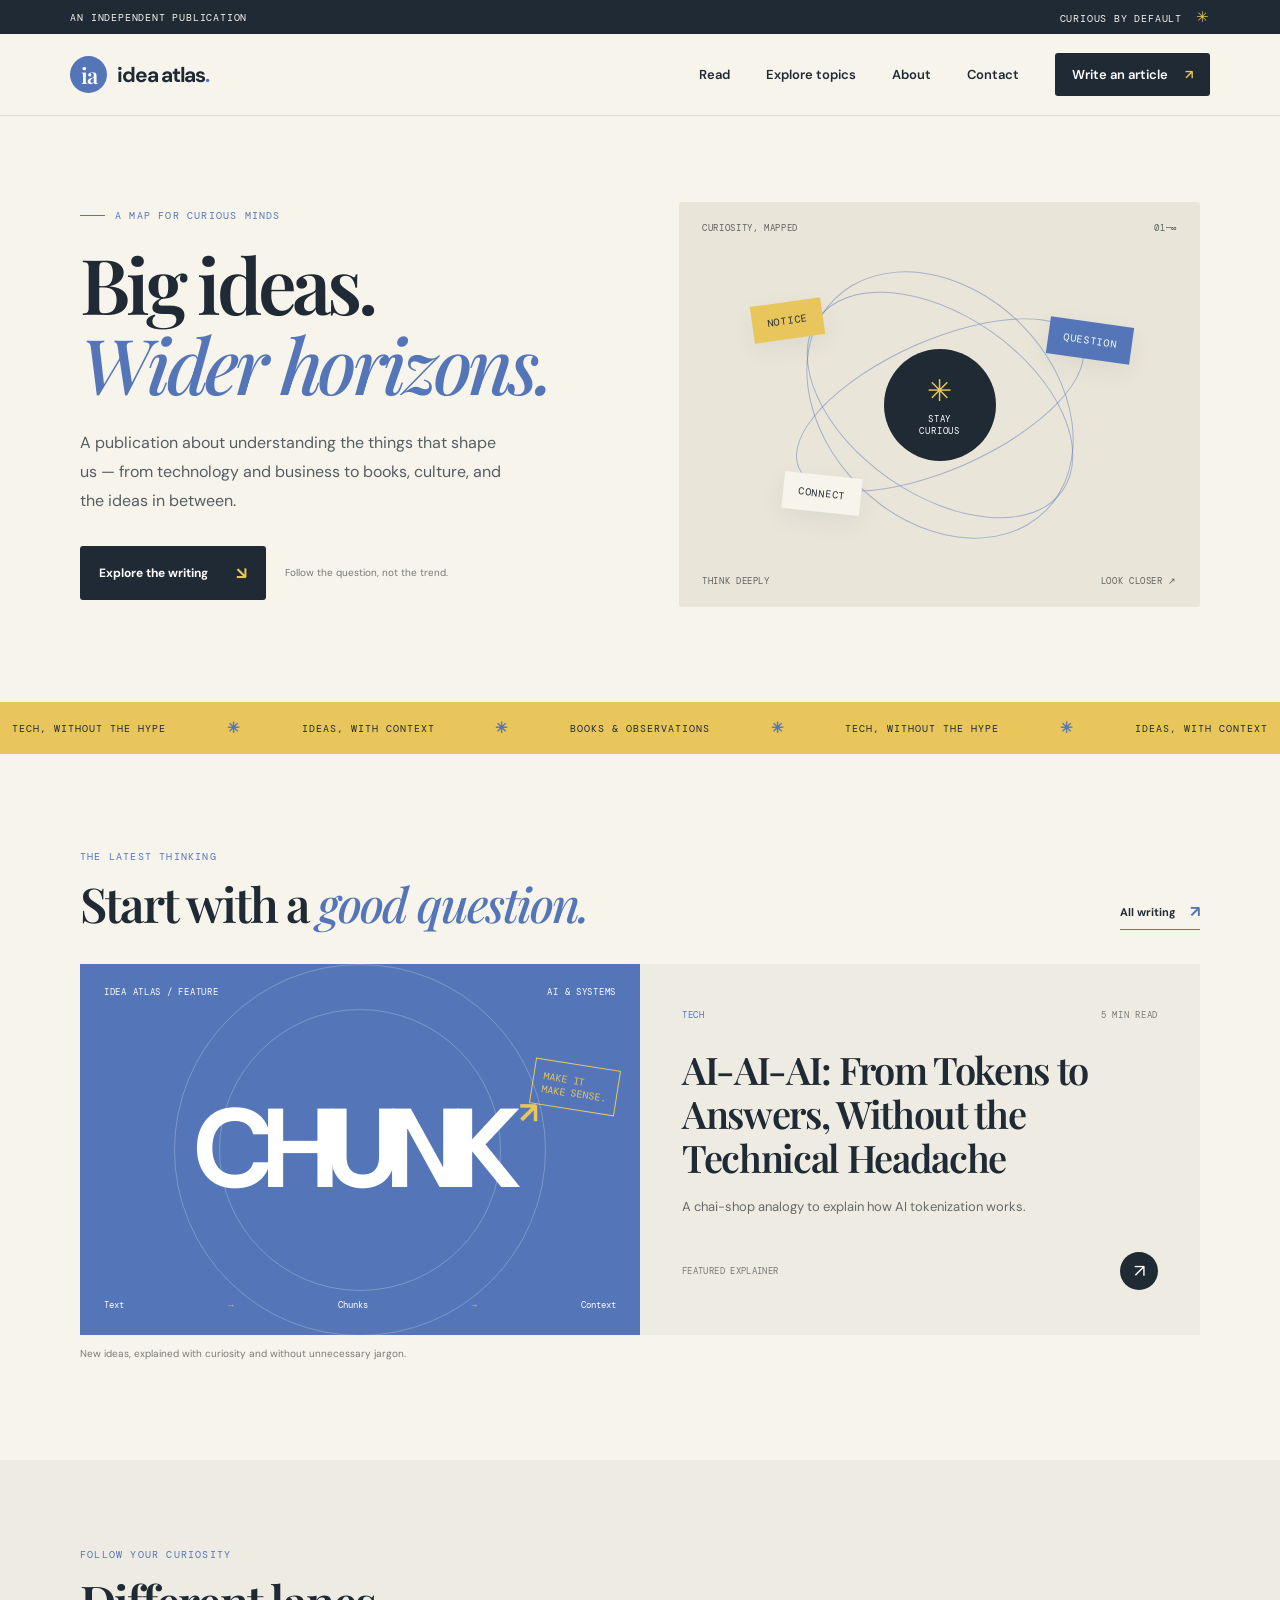
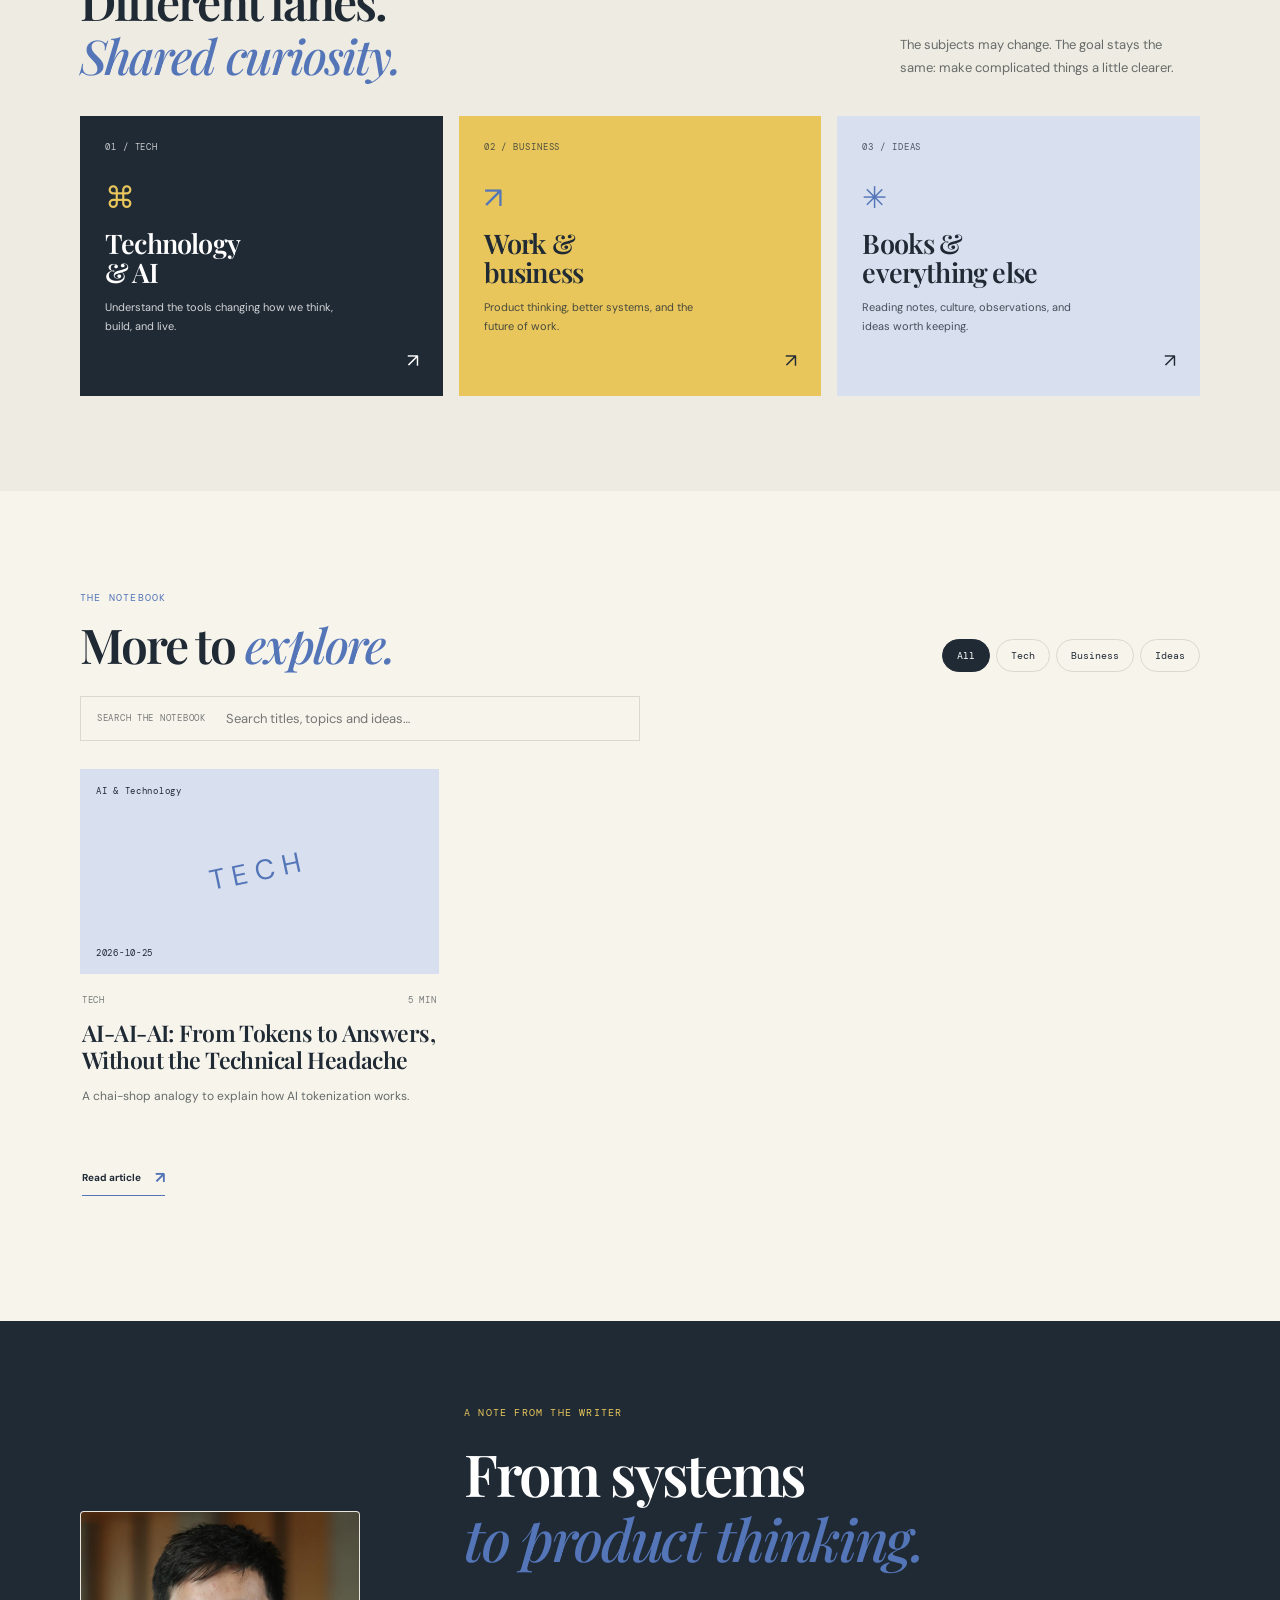
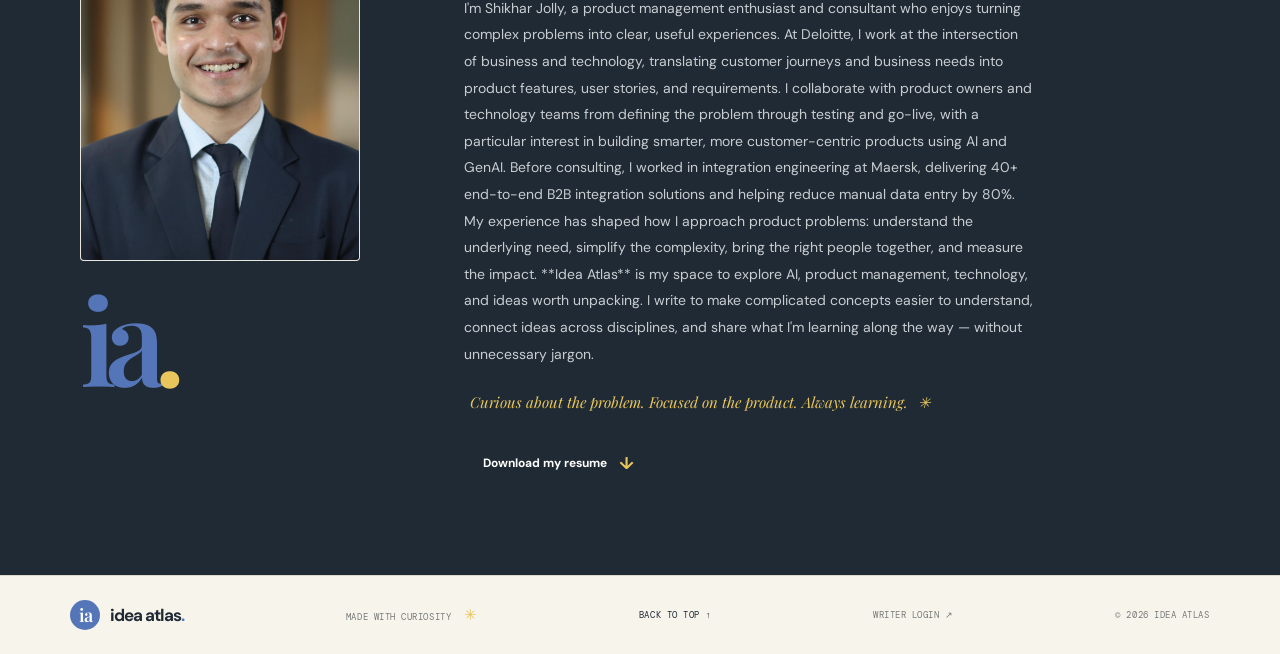
==== commit 54ecf330: "Update site header with contact link Replaced the 'Explore topics' link with a 'Contact' link in the" ====
--- a/index.html
+++ b/index.html
@@ -10,7 +10,7 @@
 <link rel="stylesheet" href="styles.css">
 </head><body>
 <div class="topline"><span>AN INDEPENDENT PUBLICATION</span><span class="topline-right">CURIOUS BY DEFAULT <span class="spark">✳</span></span></div>
-<header class="site-header"><a class="brand" href="index.html" aria-label="Idea Atlas home"><span class="brand-mark">ia</span><span>idea atlas<span class="brand-dot">.</span></span></a><button class="menu-toggle" aria-label="Toggle navigation" aria-expanded="false">☰</button><nav class="nav-links" aria-label="Main navigation"><a href="#latest">Read</a><a href="#topics">Explore topics</a><a href="#about">About</a><a class="nav-cta" href="https://pagescms.org/" target="_blank" rel="noreferrer">Write an article <span>↗</span></a></nav></header>
+<header class="site-header"><a class="brand" href="index.html" aria-label="Idea Atlas home"><span class="brand-mark">ia</span><span>idea atlas<span class="brand-dot">.</span></span></a><button class="menu-toggle" aria-label="Toggle navigation" aria-expanded="false">☰</button><nav class="nav-links" aria-label="Main navigation"><a href="#latest">Read</a><a href="#topics">Explore topics</a><a href="#about">About</a><a href="mailto:jollyshikhar@gmail.com">Contact</a><a class="nav-cta" href="https://pagescms.org/" target="_blank" rel="noreferrer">Write an article <span>↗</span></a></nav></header>
 <main id="home">
 <section class="hero wrap"><div class="hero-copy"><p class="eyebrow"><span class="eyebrow-line"></span> A MAP FOR CURIOUS MINDS</p><h1>Big ideas.<br><em>Wider horizons.</em></h1><p class="hero-intro">A publication about understanding the things that shape us — from technology and business to books, culture, and the ideas in between.</p><div class="hero-actions"><a class="button button-dark" href="#latest">Explore the writing <span>↘</span></a><span class="read-note">Follow the question, not the trend.</span></div></div>
 <div class="hero-art" aria-label="Abstract map of connected ideas"><div class="art-label label-top">CURIOSITY, MAPPED <span>01—∞</span></div><div class="orbit orbit-one"></div><div class="orbit orbit-two"></div><div class="orbit orbit-three"></div><div class="chunk chunk-a">NOTICE</div><div class="chunk chunk-b">QUESTION</div><div class="chunk chunk-c">CONNECT</div><div class="art-center"><span>✳</span><small>STAY<br>CURIOUS</small></div><div class="art-label label-bottom"><span>THINK DEEPLY</span><span>LOOK CLOSER ↗</span></div></div></section>
@@ -24,4 +24,4 @@
 <div class="about-actions"><a id="resume-download" class="button button-dark" href="/media/Shikhar-Jolly-Resume.pdf" download>Download my resume <span>↓</span></a></div></div>
 </div></section>
 </main><footer class="site-footer"><a class="brand" href="index.html"><span class="brand-mark">ia</span><span>idea atlas<span class="brand-dot">.</span></span></a><span>MADE WITH CURIOSITY <span class="spark">✳</span></span><a href="#home" class="back-top">BACK TO TOP ↑</a><a class="copyright" href="https://pagescms.org/" target="_blank" rel="noreferrer">WRITER LOGIN ↗</a><span class="copyright">© <span id="year"></span> IDEA ATLAS</span></footer>
-<script src="script.js"></script></body></html>+<script src="script.js"></script></body></html>
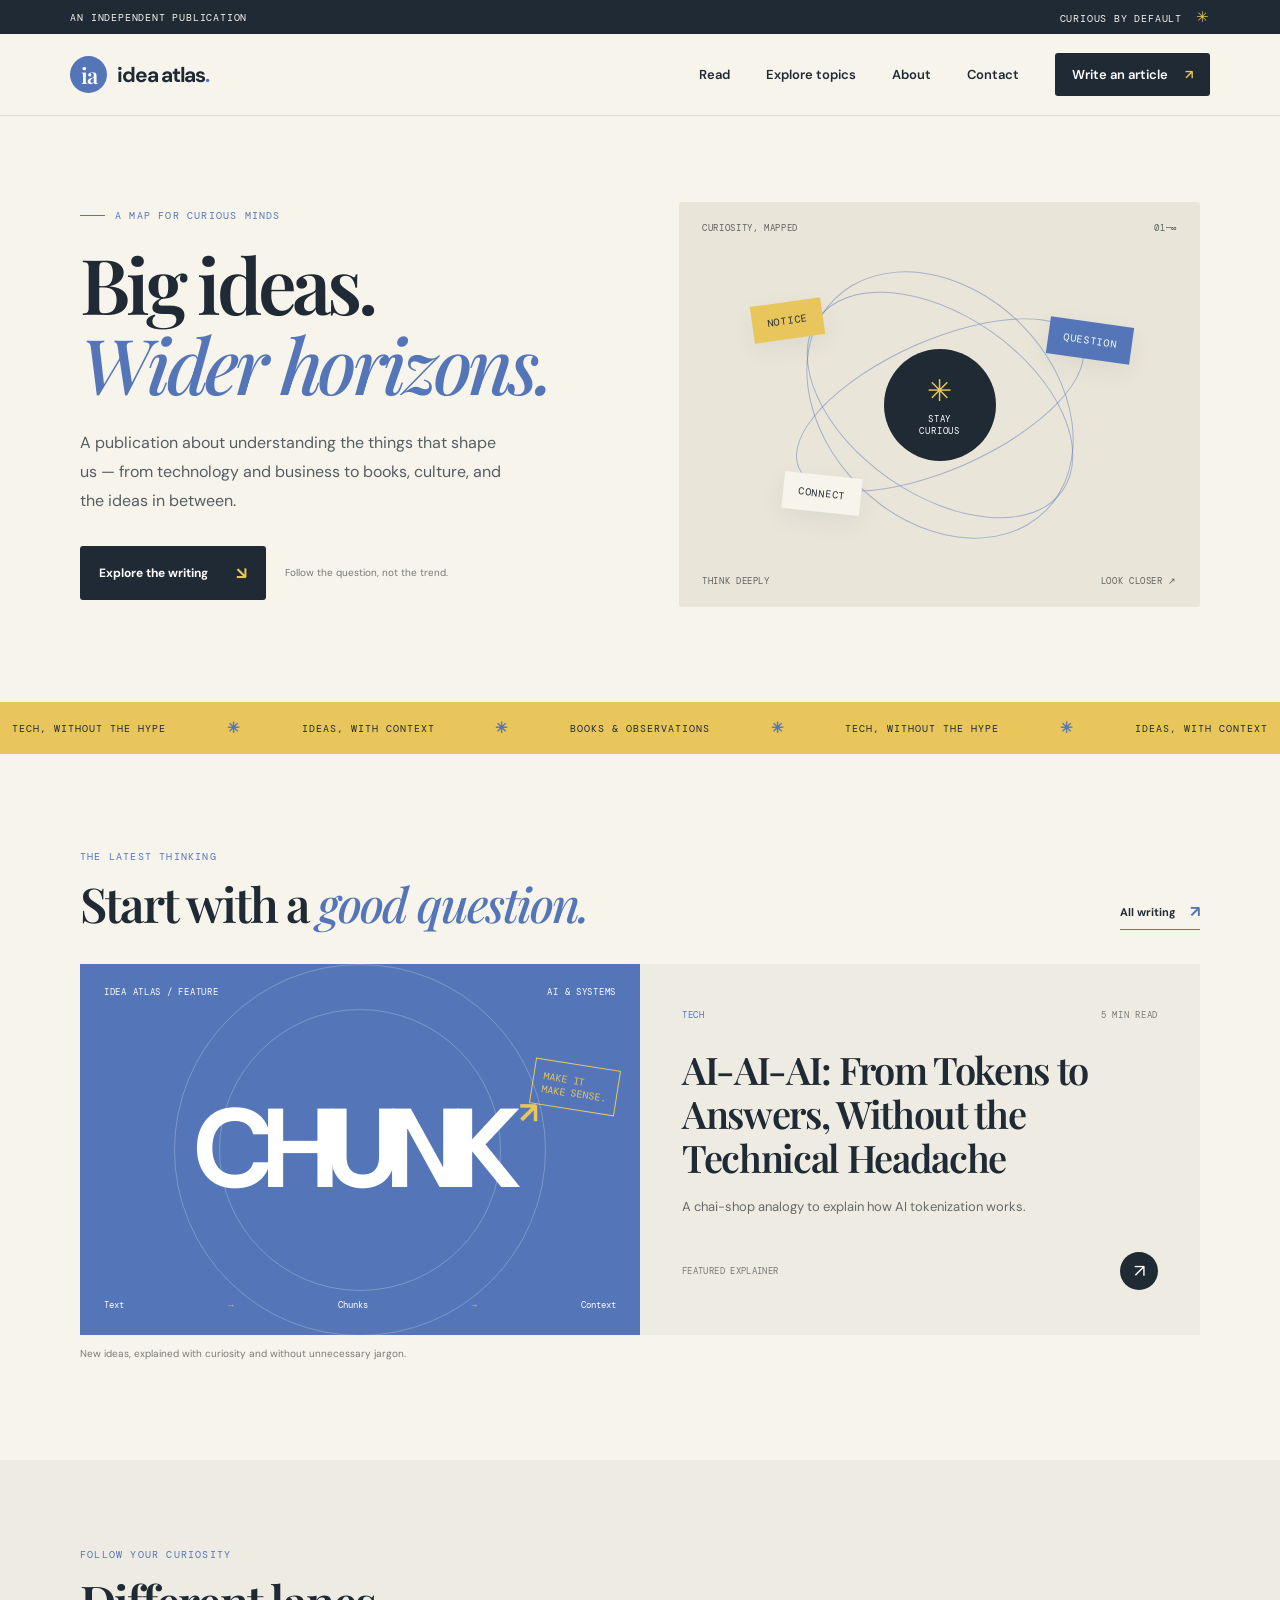
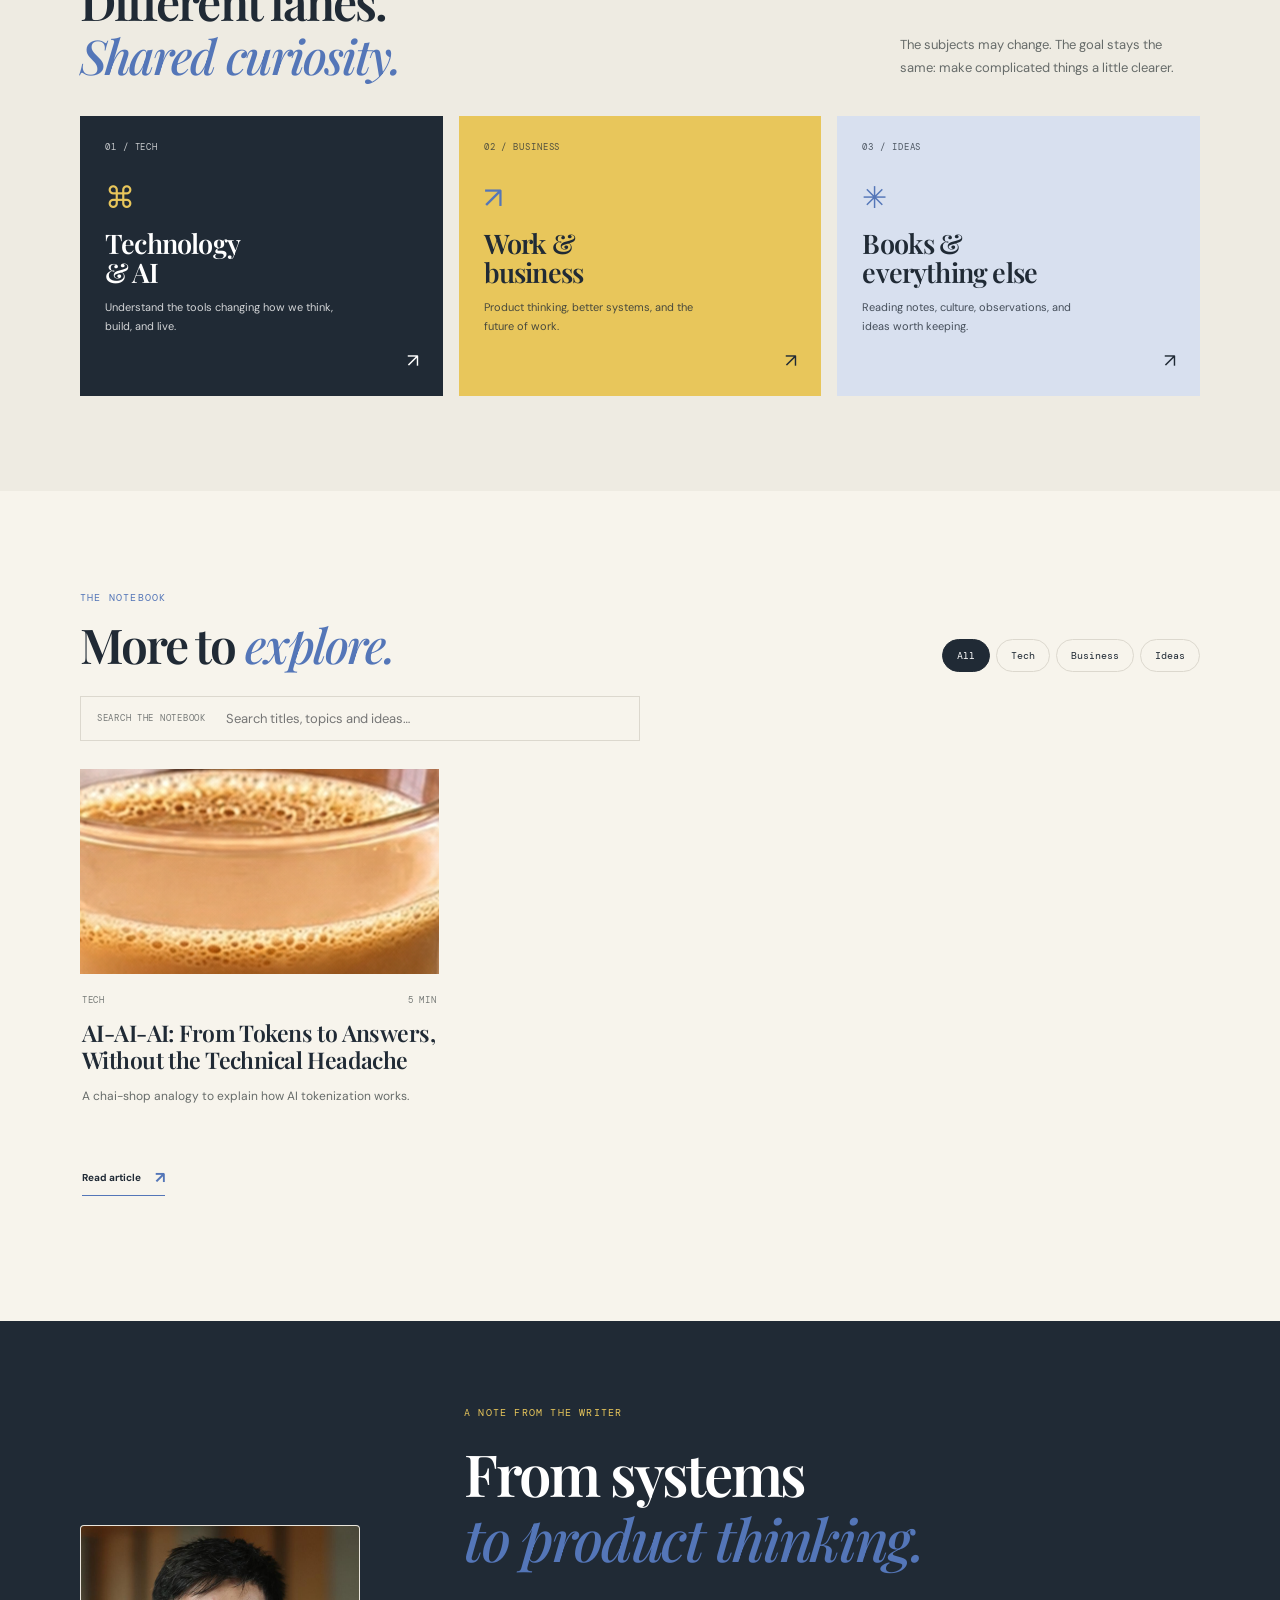
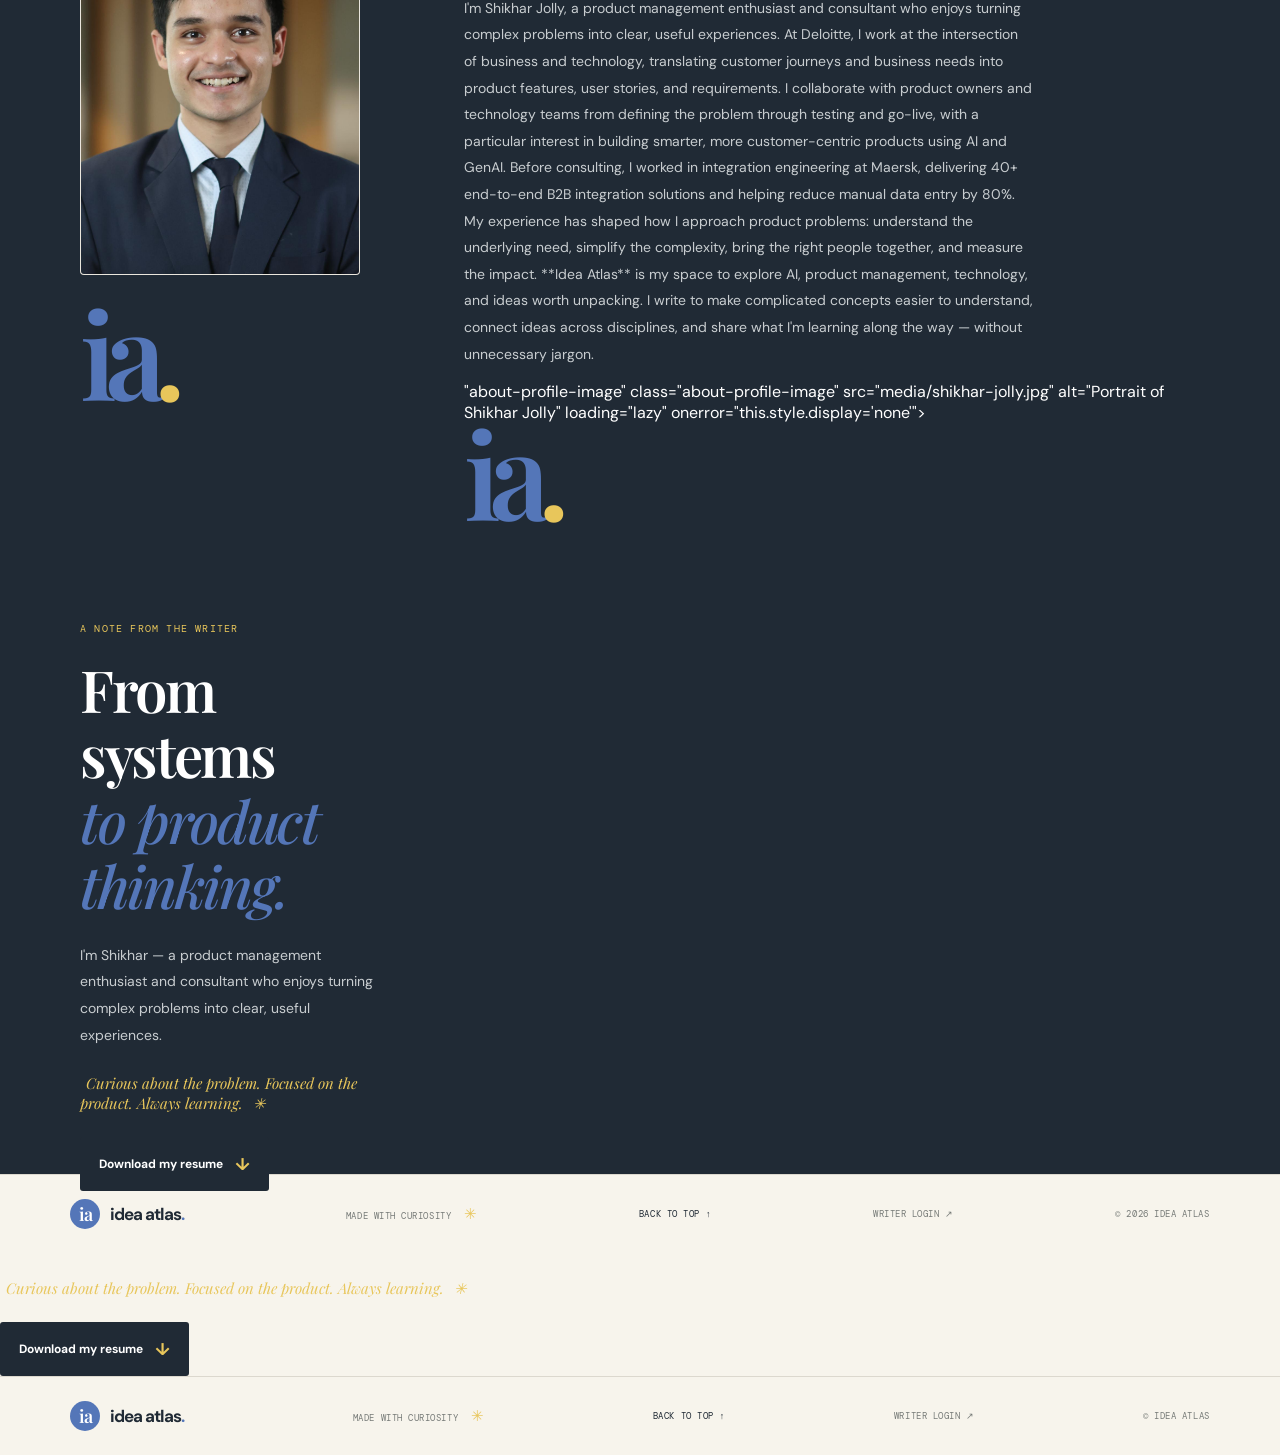
==== commit c1d9d0a8: "Update index.html with new content and structure" ====
--- a/index.html
+++ b/index.html
@@ -20,8 +20,14 @@
 <section class="all-articles wrap" id="all-articles"><div class="section-heading"><div><p class="eyebrow">THE NOTEBOOK</p><h2>More to <em>explore.</em></h2></div><div class="filters" role="group" aria-label="Filter articles"><button class="filter active" data-filter="All">All</button><button class="filter" data-filter="Tech">Tech</button><button class="filter" data-filter="Business">Business</button><button class="filter" data-filter="Ideas">Ideas</button></div></div><div class="search-wrap"><label for="article-search">SEARCH THE NOTEBOOK</label><input id="article-search" type="search" placeholder="Search titles, topics and ideas…"></div><div class="article-grid" id="article-grid"></div><p class="empty-state" id="empty-state" hidden>No articles match that search yet.</p></section>
 <section class="about-section" id="about"><div class="wrap about-inner">
 <div class="about-profile"><img id="about-profile-image" class="about-profile-image" src="media/shikhar-jolly.jpg" alt="Portrait of Shikhar Jolly" loading="lazy" onerror="this.style.display='none'"><div class="about-mark">ia<span>.</span></div></div>
+<div class="about-text"><p class="eyebrow">A NOTE FROM THE WRITER</p><h2><span id="about-heading-first">From systems</span><br><em id="about-heading-second">to product thinking.</em></h2><p class="about-copy" id="about-copy">I'm Shikhar — a product management enthusiast and consultant who enjoys turning complex problems into clear, useful experiences.</p>"about-profile-image" class="about-profile-image" src="media/shikhar-jolly.jpg" alt="Portrait of Shikhar Jolly" loading="lazy" onerror="this.style.display='none'"><div class="about-mark">ia<span>.</span></div></div>
 <div class="about-text"><p class="eyebrow">A NOTE FROM THE WRITER</p><h2><span id="about-heading-first">From systems</span><br><em id="about-heading-second">to product thinking.</em></h2><p class="about-copy" id="about-copy">I'm Shikhar — a product management enthusiast and consultant who enjoys turning complex problems into clear, useful experiences.</p><p class="signature"><span id="about-signature-text">Curious about the problem. Focused on the product. Always learning.</span> <span>✳</span></p>
 <div class="about-actions"><a id="resume-download" class="button button-dark" href="/media/Shikhar-Jolly-Resume.pdf" download>Download my resume <span>↓</span></a></div></div>
 </div></section>
 </main><footer class="site-footer"><a class="brand" href="index.html"><span class="brand-mark">ia</span><span>idea atlas<span class="brand-dot">.</span></span></a><span>MADE WITH CURIOSITY <span class="spark">✳</span></span><a href="#home" class="back-top">BACK TO TOP ↑</a><a class="copyright" href="https://pagescms.org/" target="_blank" rel="noreferrer">WRITER LOGIN ↗</a><span class="copyright">© <span id="year"></span> IDEA ATLAS</span></footer>
 <script src="script.js"></script></body></html>
+<p class="signature"><span id="about-signature-text">Curious about the problem. Focused on the product. Always learning.</span> <span>✳</span></p>
+<div class="about-actions"><a id="resume-download" class="button button-dark" href="/media/Shikhar-Jolly-Resume.pdf" download>Download my resume <span>↓</span></a></div></div>
+</div></section>
+</main><footer class="site-footer"><a class="brand" href="index.html"><span class="brand-mark">ia</span><span>idea atlas<span class="brand-dot">.</span></span></a><span>MADE WITH CURIOSITY <span class="spark">✳</span></span><a href="#home" class="back-top">BACK TO TOP ↑</a><a class="copyright" href="https://pagescms.org/" target="_blank" rel="noreferrer">WRITER LOGIN ↗</a><span class="copyright">© <span id="year"></span> IDEA ATLAS</span></footer>
+<script src="script.js"></script></body></html>
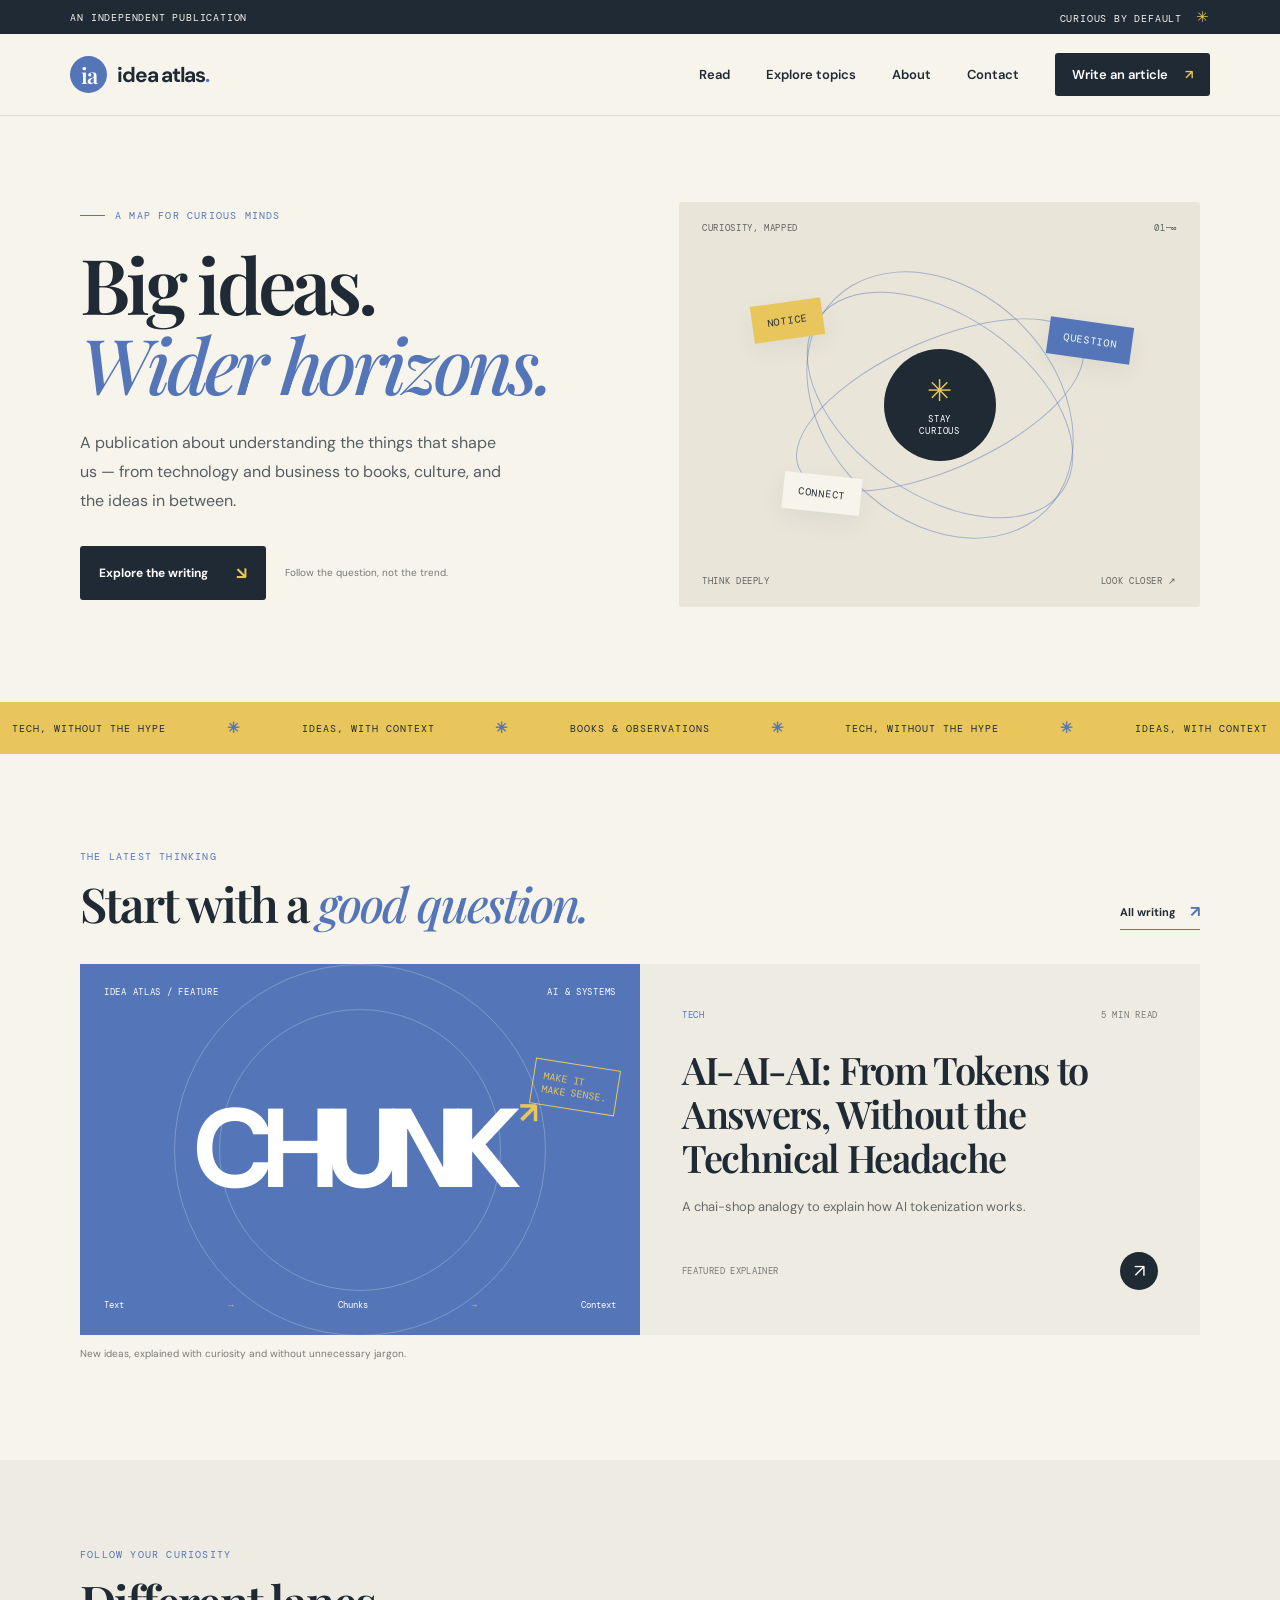
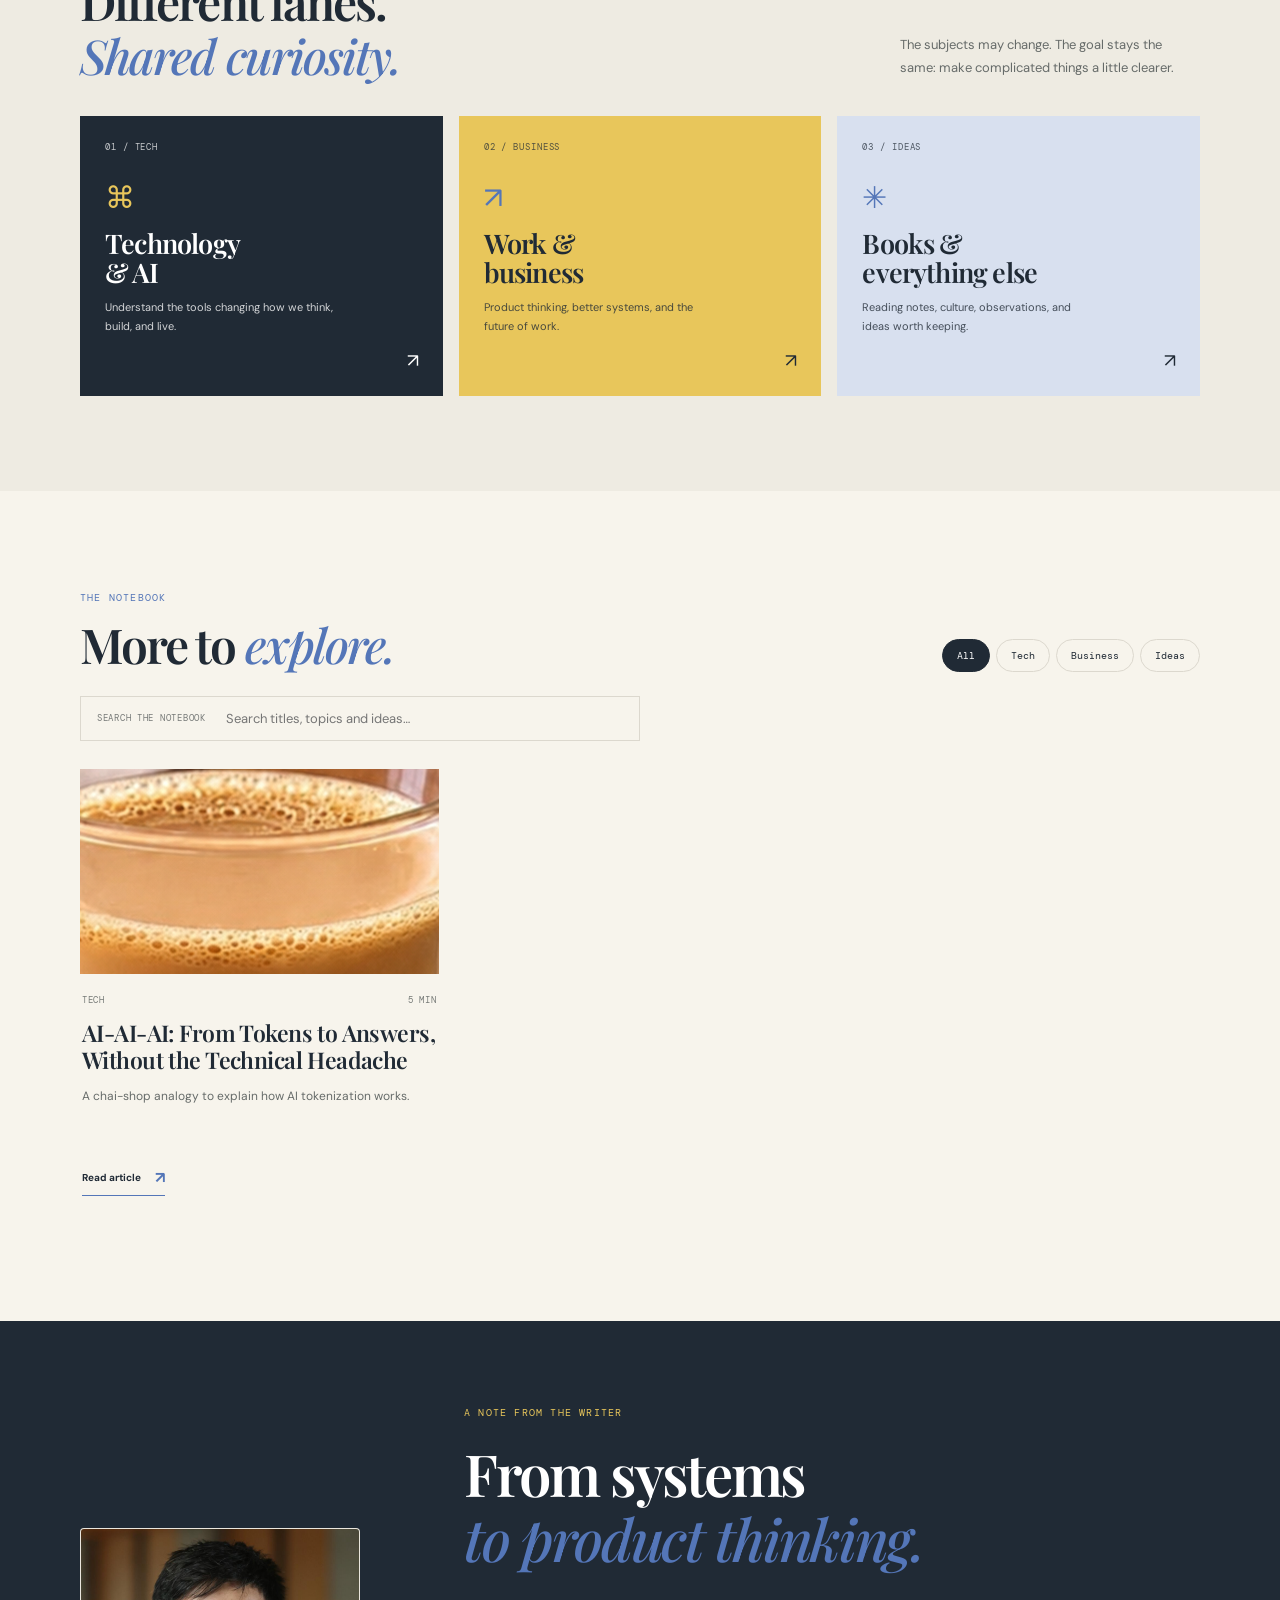
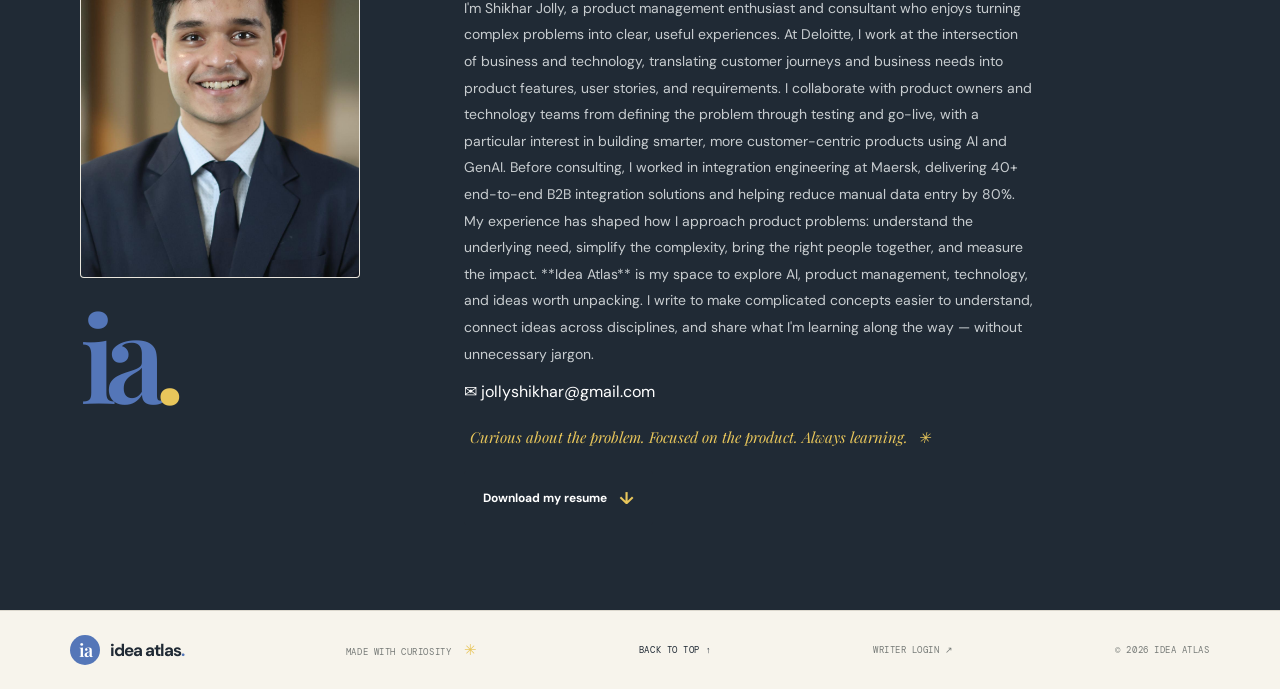
==== commit e571296f: "Refactor index.html structure and content" ====
--- a/index.html
+++ b/index.html
@@ -1,33 +1,227 @@
+
 <!doctype html>
 <html lang="en">
 <head>
-<meta charset="utf-8"><meta name="viewport" content="width=device-width, initial-scale=1">
-<meta name="theme-color" content="#f7f4ec"><meta name="description" content="A curious publication exploring technology, business, books, and ideas worth understanding.">
-<meta property="og:title" content="Idea Atlas — A map for curious minds"><meta property="og:description" content="Big ideas, explored with clarity.">
-<title>Idea Atlas — A map for curious minds</title>
-<link rel="preconnect" href="https://fonts.googleapis.com"><link rel="preconnect" href="https://fonts.gstatic.com" crossorigin>
-<link href="https://fonts.googleapis.com/css2?family=DM+Mono:wght@400;500&family=DM+Sans:wght@400;500;600;700&family=Playfair+Display:wght@500;600;700&display=swap" rel="stylesheet">
-<link rel="stylesheet" href="styles.css">
-</head><body>
-<div class="topline"><span>AN INDEPENDENT PUBLICATION</span><span class="topline-right">CURIOUS BY DEFAULT <span class="spark">✳</span></span></div>
-<header class="site-header"><a class="brand" href="index.html" aria-label="Idea Atlas home"><span class="brand-mark">ia</span><span>idea atlas<span class="brand-dot">.</span></span></a><button class="menu-toggle" aria-label="Toggle navigation" aria-expanded="false">☰</button><nav class="nav-links" aria-label="Main navigation"><a href="#latest">Read</a><a href="#topics">Explore topics</a><a href="#about">About</a><a href="mailto:jollyshikhar@gmail.com">Contact</a><a class="nav-cta" href="https://pagescms.org/" target="_blank" rel="noreferrer">Write an article <span>↗</span></a></nav></header>
-<main id="home">
-<section class="hero wrap"><div class="hero-copy"><p class="eyebrow"><span class="eyebrow-line"></span> A MAP FOR CURIOUS MINDS</p><h1>Big ideas.<br><em>Wider horizons.</em></h1><p class="hero-intro">A publication about understanding the things that shape us — from technology and business to books, culture, and the ideas in between.</p><div class="hero-actions"><a class="button button-dark" href="#latest">Explore the writing <span>↘</span></a><span class="read-note">Follow the question, not the trend.</span></div></div>
-<div class="hero-art" aria-label="Abstract map of connected ideas"><div class="art-label label-top">CURIOSITY, MAPPED <span>01—∞</span></div><div class="orbit orbit-one"></div><div class="orbit orbit-two"></div><div class="orbit orbit-three"></div><div class="chunk chunk-a">NOTICE</div><div class="chunk chunk-b">QUESTION</div><div class="chunk chunk-c">CONNECT</div><div class="art-center"><span>✳</span><small>STAY<br>CURIOUS</small></div><div class="art-label label-bottom"><span>THINK DEEPLY</span><span>LOOK CLOSER ↗</span></div></div></section>
-<div class="ticker"><div class="ticker-track"><span>TECH, WITHOUT THE HYPE</span><b>✳</b><span>IDEAS, WITH CONTEXT</span><b>✳</b><span>BOOKS & OBSERVATIONS</span><b>✳</b><span>TECH, WITHOUT THE HYPE</span><b>✳</b><span>IDEAS, WITH CONTEXT</span></div></div>
-<section class="featured wrap" id="latest"><div class="section-heading"><div><p class="eyebrow">THE LATEST THINKING</p><h2>Start with a <em>good question.</em></h2></div><a class="text-link" href="#all-articles">All writing <span>↗</span></a></div><article class="feature-card" id="featured-card"><div class="feature-visual"><div class="visual-top"><span>IDEA ATLAS / FEATURE</span><span>AI & SYSTEMS</span></div><div class="stack-word">CHUNK<span>↗</span></div><div class="stack-bottom"><span>Text</span><i>→</i><span>Chunks</span><i>→</i><span>Context</span></div><div class="visual-stamp">MAKE IT<br>MAKE SENSE.</div></div><div class="feature-content"><div class="meta"><span class="tag">ARTIFICIAL INTELLIGENCE</span><span>8 MIN READ</span></div><h3>It’s all about the ‘chunks’ in the ‘RAG’</h3><p>A practical exploration of why breaking information into meaningful pieces matters for retrieval-augmented generation.</p><div class="feature-footer"><span class="date">FEATURED EXPLAINER</span><a class="round-link" href="article.html?slug=rag-chunking" aria-label="Read featured article">↗</a></div></div></article><p class="prototype-note">New ideas, explained with curiosity and without unnecessary jargon.</p></section>
-<section class="topics-section" id="topics"><div class="wrap"><div class="section-heading"><div><p class="eyebrow">FOLLOW YOUR CURIOSITY</p><h2>Different lanes.<br><em>Shared curiosity.</em></h2></div><p class="section-aside">The subjects may change. The goal stays the same: make complicated things a little clearer.</p></div><div class="topic-grid"><a class="topic-card topic-tech" href="#all-articles" data-topic="Tech"><span class="topic-number">01 / TECH</span><div class="topic-icon">⌘</div><h3>Technology<br>& AI</h3><p>Understand the tools changing how we think, build, and live.</p><span class="topic-arrow">↗</span></a><a class="topic-card topic-work" href="#all-articles" data-topic="Business"><span class="topic-number">02 / BUSINESS</span><div class="topic-icon">↗</div><h3>Work &<br>business</h3><p>Product thinking, better systems, and the future of work.</p><span class="topic-arrow">↗</span></a><a class="topic-card topic-life" href="#all-articles" data-topic="Ideas"><span class="topic-number">03 / IDEAS</span><div class="topic-icon">✳</div><h3>Books &<br>everything else</h3><p>Reading notes, culture, observations, and ideas worth keeping.</p><span class="topic-arrow">↗</span></a></div></div></section>
-<section class="all-articles wrap" id="all-articles"><div class="section-heading"><div><p class="eyebrow">THE NOTEBOOK</p><h2>More to <em>explore.</em></h2></div><div class="filters" role="group" aria-label="Filter articles"><button class="filter active" data-filter="All">All</button><button class="filter" data-filter="Tech">Tech</button><button class="filter" data-filter="Business">Business</button><button class="filter" data-filter="Ideas">Ideas</button></div></div><div class="search-wrap"><label for="article-search">SEARCH THE NOTEBOOK</label><input id="article-search" type="search" placeholder="Search titles, topics and ideas…"></div><div class="article-grid" id="article-grid"></div><p class="empty-state" id="empty-state" hidden>No articles match that search yet.</p></section>
-<section class="about-section" id="about"><div class="wrap about-inner">
-<div class="about-profile"><img id="about-profile-image" class="about-profile-image" src="media/shikhar-jolly.jpg" alt="Portrait of Shikhar Jolly" loading="lazy" onerror="this.style.display='none'"><div class="about-mark">ia<span>.</span></div></div>
-<div class="about-text"><p class="eyebrow">A NOTE FROM THE WRITER</p><h2><span id="about-heading-first">From systems</span><br><em id="about-heading-second">to product thinking.</em></h2><p class="about-copy" id="about-copy">I'm Shikhar — a product management enthusiast and consultant who enjoys turning complex problems into clear, useful experiences.</p>"about-profile-image" class="about-profile-image" src="media/shikhar-jolly.jpg" alt="Portrait of Shikhar Jolly" loading="lazy" onerror="this.style.display='none'"><div class="about-mark">ia<span>.</span></div></div>
-<div class="about-text"><p class="eyebrow">A NOTE FROM THE WRITER</p><h2><span id="about-heading-first">From systems</span><br><em id="about-heading-second">to product thinking.</em></h2><p class="about-copy" id="about-copy">I'm Shikhar — a product management enthusiast and consultant who enjoys turning complex problems into clear, useful experiences.</p><p class="signature"><span id="about-signature-text">Curious about the problem. Focused on the product. Always learning.</span> <span>✳</span></p>
-<div class="about-actions"><a id="resume-download" class="button button-dark" href="/media/Shikhar-Jolly-Resume.pdf" download>Download my resume <span>↓</span></a></div></div>
-</div></section>
-</main><footer class="site-footer"><a class="brand" href="index.html"><span class="brand-mark">ia</span><span>idea atlas<span class="brand-dot">.</span></span></a><span>MADE WITH CURIOSITY <span class="spark">✳</span></span><a href="#home" class="back-top">BACK TO TOP ↑</a><a class="copyright" href="https://pagescms.org/" target="_blank" rel="noreferrer">WRITER LOGIN ↗</a><span class="copyright">© <span id="year"></span> IDEA ATLAS</span></footer>
-<script src="script.js"></script></body></html>
-<p class="signature"><span id="about-signature-text">Curious about the problem. Focused on the product. Always learning.</span> <span>✳</span></p>
-<div class="about-actions"><a id="resume-download" class="button button-dark" href="/media/Shikhar-Jolly-Resume.pdf" download>Download my resume <span>↓</span></a></div></div>
-</div></section>
-</main><footer class="site-footer"><a class="brand" href="index.html"><span class="brand-mark">ia</span><span>idea atlas<span class="brand-dot">.</span></span></a><span>MADE WITH CURIOSITY <span class="spark">✳</span></span><a href="#home" class="back-top">BACK TO TOP ↑</a><a class="copyright" href="https://pagescms.org/" target="_blank" rel="noreferrer">WRITER LOGIN ↗</a><span class="copyright">© <span id="year"></span> IDEA ATLAS</span></footer>
-<script src="script.js"></script></body></html>
+  <meta charset="utf-8">
+  <meta name="viewport" content="width=device-width, initial-scale=1">
+  <meta name="theme-color" content="#f7f4ec">
+  <meta name="description" content="A curious publication exploring technology, business, books, and ideas worth understanding.">
+  <meta property="og:title" content="Idea Atlas — A map for curious minds">
+  <meta property="og:description" content="Big ideas, explored with clarity.">
+  <title>Idea Atlas — A map for curious minds</title>
+
+  <link rel="preconnect" href="https://fonts.googleapis.com">
+  <link rel="preconnect" href="https://fonts.gstatic.com" crossorigin>
+  <link href="https://fonts.googleapis.com/css2?family=DM+Mono:wght@400;500&family=DM+Sans:wght@400;500;600;700&family=Playfair+Display:wght@500;600;700&display=swap" rel="stylesheet">
+  <link rel="stylesheet" href="styles.css">
+</head>
+
+<body>
+  <div class="topline">
+    <span>AN INDEPENDENT PUBLICATION</span>
+    <span class="topline-right">CURIOUS BY DEFAULT <span class="spark">✳</span></span>
+  </div>
+
+  <header class="site-header">
+    <a class="brand" href="index.html" aria-label="Idea Atlas home">
+      <span class="brand-mark">ia</span>
+      <span>idea atlas<span class="brand-dot">.</span></span>
+    </a>
+
+    <button class="menu-toggle" aria-label="Toggle navigation" aria-expanded="false">☰</button>
+
+    <nav class="nav-links" aria-label="Main navigation">
+      <a href="#latest">Read</a>
+      <a href="#topics">Explore topics</a>
+      <a href="#about">About</a>
+      <a href="mailto:jollyshikhar@gmail.com">Contact</a>
+      <a class="nav-cta" href="https://pagescms.org/" target="_blank" rel="noreferrer">Write an article <span>↗</span></a>
+    </nav>
+  </header>
+
+  <main id="home">
+    <section class="hero wrap">
+      <div class="hero-copy">
+        <p class="eyebrow"><span class="eyebrow-line"></span> A MAP FOR CURIOUS MINDS</p>
+        <h1>Big ideas.<br><em>Wider horizons.</em></h1>
+        <p class="hero-intro">A publication about understanding the things that shape us — from technology and business to books, culture, and the ideas in between.</p>
+        <div class="hero-actions">
+          <a class="button button-dark" href="#latest">Explore the writing <span>↘</span></a>
+          <span class="read-note">Follow the question, not the trend.</span>
+        </div>
+      </div>
+
+      <div class="hero-art" aria-label="Abstract map of connected ideas">
+        <div class="art-label label-top">CURIOSITY, MAPPED <span>01—∞</span></div>
+        <div class="orbit orbit-one"></div>
+        <div class="orbit orbit-two"></div>
+        <div class="orbit orbit-three"></div>
+        <div class="chunk chunk-a">NOTICE</div>
+        <div class="chunk chunk-b">QUESTION</div>
+        <div class="chunk chunk-c">CONNECT</div>
+        <div class="art-center"><span>✳</span><small>STAY<br>CURIOUS</small></div>
+        <div class="art-label label-bottom"><span>THINK DEEPLY</span><span>LOOK CLOSER ↗</span></div>
+      </div>
+    </section>
+
+    <div class="ticker">
+      <div class="ticker-track">
+        <span>TECH, WITHOUT THE HYPE</span><b>✳</b>
+        <span>IDEAS, WITH CONTEXT</span><b>✳</b>
+        <span>BOOKS & OBSERVATIONS</span><b>✳</b>
+        <span>TECH, WITHOUT THE HYPE</span><b>✳</b>
+        <span>IDEAS, WITH CONTEXT</span>
+      </div>
+    </div>
+
+    <section class="featured wrap" id="latest">
+      <div class="section-heading">
+        <div>
+          <p class="eyebrow">THE LATEST THINKING</p>
+          <h2>Start with a <em>good question.</em></h2>
+        </div>
+        <a class="text-link" href="#all-articles">All writing <span>↗</span></a>
+      </div>
+
+      <article class="feature-card" id="featured-card">
+        <div class="feature-visual">
+          <div class="visual-top"><span>IDEA ATLAS / FEATURE</span><span>AI & SYSTEMS</span></div>
+          <div class="stack-word">CHUNK<span>↗</span></div>
+          <div class="stack-bottom"><span>Text</span><i>→</i><span>Chunks</span><i>→</i><span>Context</span></div>
+          <div class="visual-stamp">MAKE IT<br>MAKE SENSE.</div>
+        </div>
+
+        <div class="feature-content">
+          <div class="meta"><span class="tag">ARTIFICIAL INTELLIGENCE</span><span>8 MIN READ</span></div>
+          <h3>It’s all about the ‘chunks’ in the ‘RAG’</h3>
+          <p>A practical exploration of why breaking information into meaningful pieces matters for retrieval-augmented generation.</p>
+          <div class="feature-footer">
+            <span class="date">FEATURED EXPLAINER</span>
+            <a class="round-link" href="article.html?slug=rag-chunking" aria-label="Read featured article">↗</a>
+          </div>
+        </div>
+      </article>
+
+      <p class="prototype-note">New ideas, explained with curiosity and without unnecessary jargon.</p>
+    </section>
+
+    <section class="topics-section" id="topics">
+      <div class="wrap">
+        <div class="section-heading">
+          <div>
+            <p class="eyebrow">FOLLOW YOUR CURIOSITY</p>
+            <h2>Different lanes.<br><em>Shared curiosity.</em></h2>
+          </div>
+          <p class="section-aside">The subjects may change. The goal stays the same: make complicated things a little clearer.</p>
+        </div>
+
+        <div class="topic-grid">
+          <a class="topic-card topic-tech" href="#all-articles" data-topic="Tech">
+            <span class="topic-number">01 / TECH</span>
+            <div class="topic-icon">⌘</div>
+            <h3>Technology<br>& AI</h3>
+            <p>Understand the tools changing how we think, build, and live.</p>
+            <span class="topic-arrow">↗</span>
+          </a>
+
+          <a class="topic-card topic-work" href="#all-articles" data-topic="Business">
+            <span class="topic-number">02 / BUSINESS</span>
+            <div class="topic-icon">↗</div>
+            <h3>Work &<br>business</h3>
+            <p>Product thinking, better systems, and the future of work.</p>
+            <span class="topic-arrow">↗</span>
+          </a>
+
+          <a class="topic-card topic-life" href="#all-articles" data-topic="Ideas">
+            <span class="topic-number">03 / IDEAS</span>
+            <div class="topic-icon">✳</div>
+            <h3>Books &<br>everything else</h3>
+            <p>Reading notes, culture, observations, and ideas worth keeping.</p>
+            <span class="topic-arrow">↗</span>
+          </a>
+        </div>
+      </div>
+    </section>
+
+    <section class="all-articles wrap" id="all-articles">
+      <div class="section-heading">
+        <div>
+          <p class="eyebrow">THE NOTEBOOK</p>
+          <h2>More to <em>explore.</em></h2>
+        </div>
+
+        <div class="filters" role="group" aria-label="Filter articles">
+          <button class="filter active" data-filter="All">All</button>
+          <button class="filter" data-filter="Tech">Tech</button>
+          <button class="filter" data-filter="Business">Business</button>
+          <button class="filter" data-filter="Ideas">Ideas</button>
+        </div>
+      </div>
+
+      <div class="search-wrap">
+        <label for="article-search">SEARCH THE NOTEBOOK</label>
+        <input id="article-search" type="search" placeholder="Search titles, topics and ideas…">
+      </div>
+
+      <div class="article-grid" id="article-grid"></div>
+      <p class="empty-state" id="empty-state" hidden>No articles match that search yet.</p>
+    </section>
+
+    <section class="about-section" id="about">
+      <div class="wrap about-inner">
+        <div class="about-profile">
+          <img
+            id="about-profile-image"
+            class="about-profile-image"
+            src="media/shikhar-jolly.jpg"
+            alt="Portrait of Shikhar Jolly"
+            loading="lazy"
+            onerror="this.style.display='none'"
+          >
+          <div class="about-mark">ia<span>.</span></div>
+        </div>
+
+        <div class="about-text">
+          <p class="eyebrow">A NOTE FROM THE WRITER</p>
+
+          <h2>
+            <span id="about-heading-first">From systems</span><br>
+            <em id="about-heading-second">to product thinking.</em>
+          </h2>
+
+          <p class="about-copy" id="about-copy">I'm Shikhar — a product management enthusiast and consultant who enjoys turning complex problems into clear, useful experiences.</p>
+
+          <a class="profile-email" href="mailto:jollyshikhar@gmail.com">
+            <span class="email-icon" aria-hidden="true">✉</span>
+            <span>jollyshikhar@gmail.com</span>
+          </a>
+
+          <p class="signature">
+            <span id="about-signature-text">Curious about the problem. Focused on the product. Always learning.</span>
+            <span>✳</span>
+          </p>
+
+          <div class="about-actions">
+            <a id="resume-download" class="button button-dark" href="/media/Shikhar-Jolly-Resume.pdf" download>
+              Download my resume <span>↓</span>
+            </a>
+          </div>
+        </div>
+      </div>
+    </section>
+  </main>
+
+  <footer class="site-footer">
+    <a class="brand" href="index.html">
+      <span class="brand-mark">ia</span>
+      <span>idea atlas<span class="brand-dot">.</span></span>
+    </a>
+    <span>MADE WITH CURIOSITY <span class="spark">✳</span></span>
+    <a href="#home" class="back-top">BACK TO TOP ↑</a>
+    <a class="copyright" href="https://pagescms.org/" target="_blank" rel="noreferrer">WRITER LOGIN ↗</a>
+    <span class="copyright">© <span id="year"></span> IDEA ATLAS</span>
+  </footer>
+
+  <script src="script.js"></script>
+</body>
+</html>
